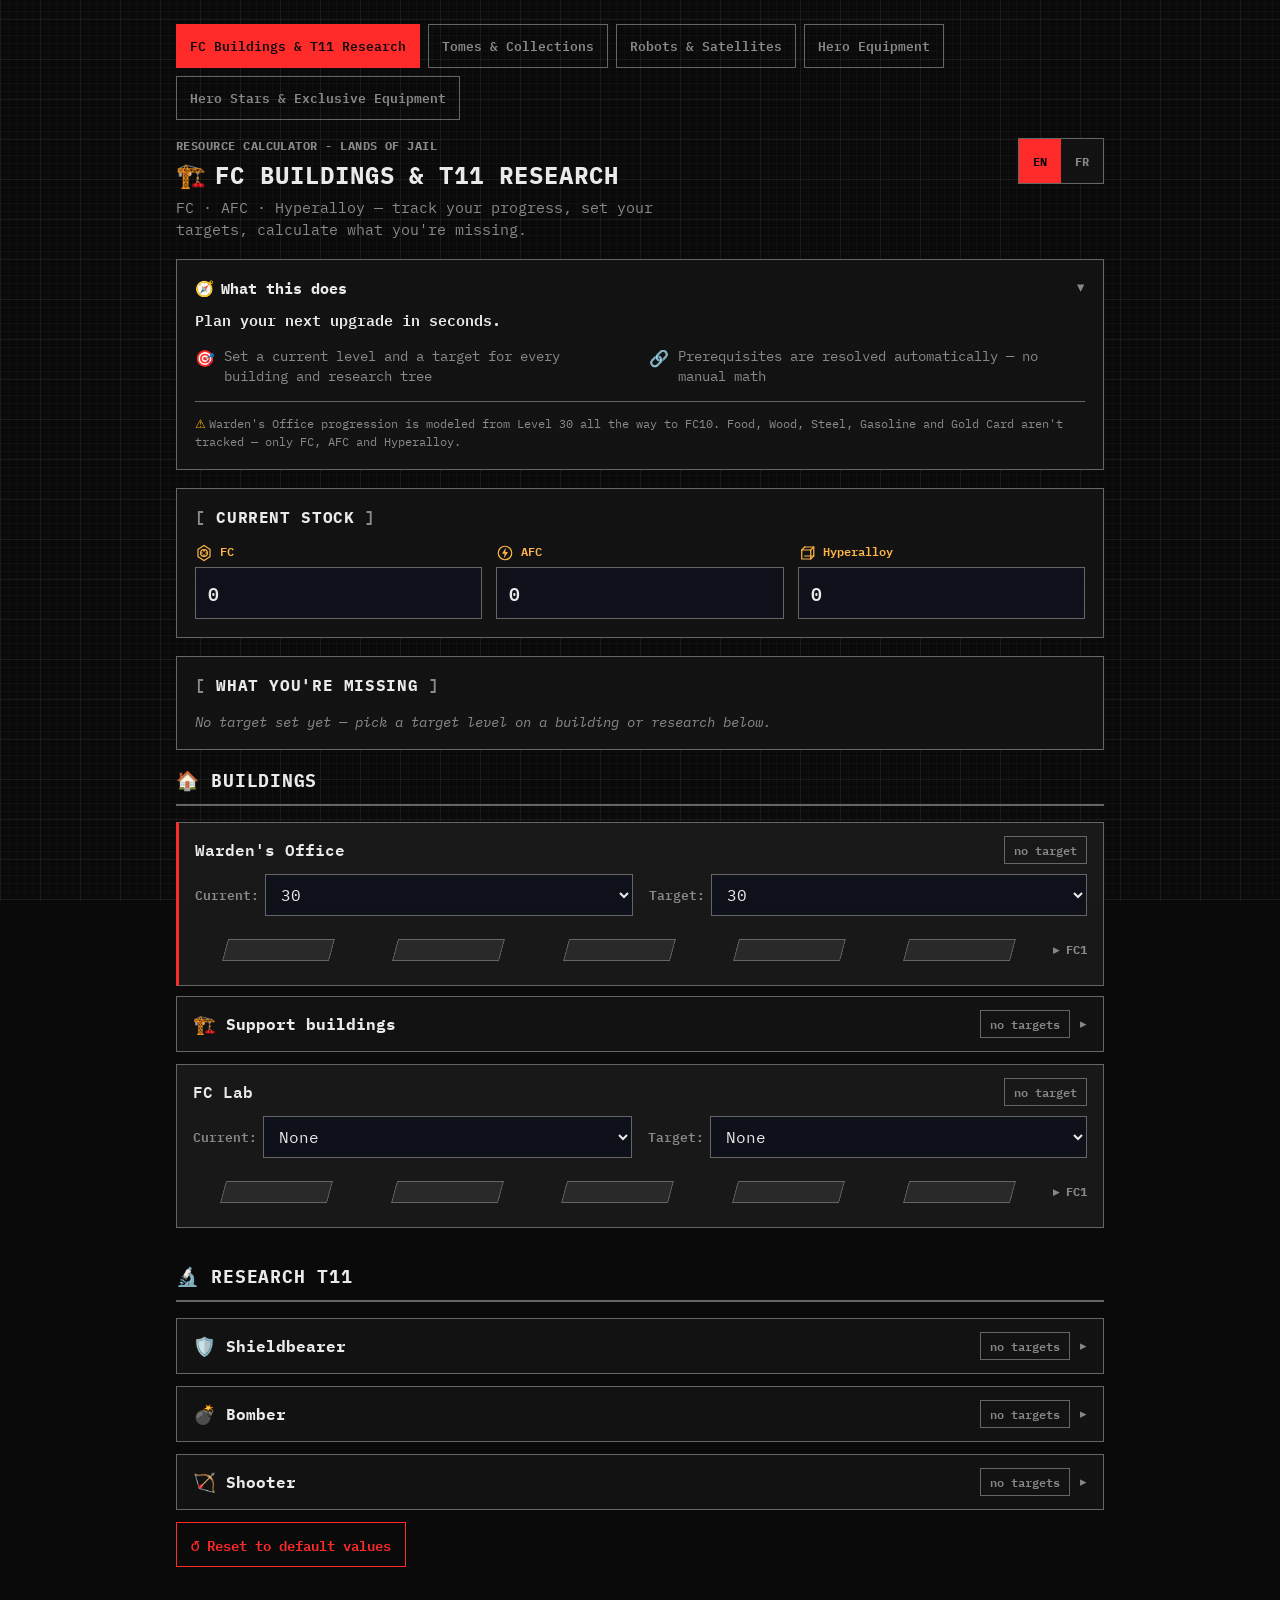
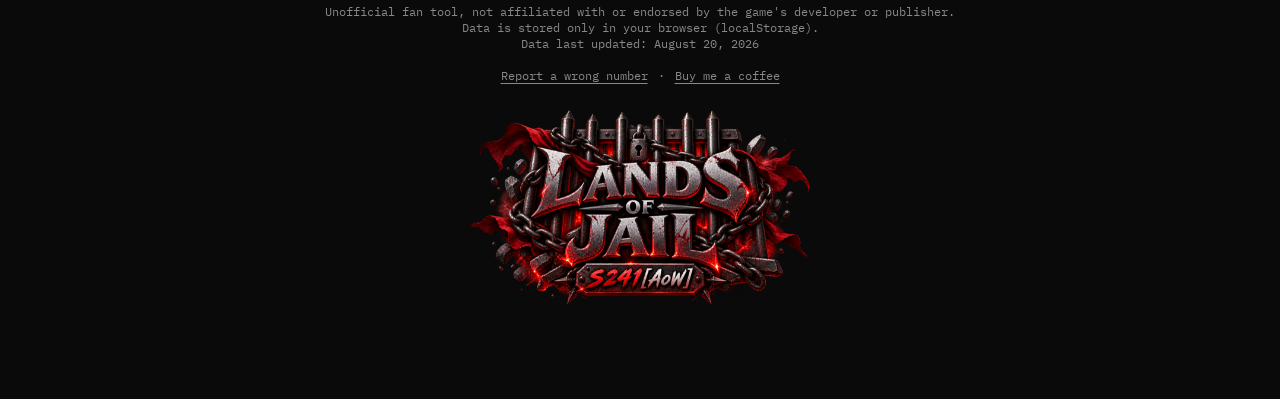
==== index.html @ 5a463638 "Fix an empty palier's outline contrast, and drop two dead references The outline is the only mark sa" ====
<!doctype html>
<html lang="en">
<head>
<meta charset="UTF-8">
<meta name="viewport" content="width=device-width, initial-scale=1">
<title>Resource Calculator</title>
<link rel="preconnect" href="https://fonts.googleapis.com">
<link rel="preconnect" href="https://fonts.gstatic.com" crossorigin>
<link href="https://fonts.googleapis.com/css2?family=IBM+Plex+Mono:wght@400;500;600;700&display=swap" rel="stylesheet">
<link rel="stylesheet" href="shared.css?v=17">
<!-- Site-wide Tactical Telemetry visual theme — see theme-tactical.css -->
<link rel="stylesheet" href="theme-tactical.css?v=2">
</head>
<body>
<div id="stickyBar" class="sticky-bar" hidden></div>
<div class="wrap">
  <nav class="nav-bar">
    <a class="nav-link" href="index.html" data-navkey="navBuildings">FC Buildings &amp; T11 Research</a>
    <a class="nav-link" href="tomes-collections.html" data-navkey="navTomes">Tomes &amp; Collections</a>
    <a class="nav-link" href="robots-satellites.html" data-navkey="navRobots">Robots &amp; Satellites</a>
    <a class="nav-link" href="hero-equipment.html" data-navkey="navHeroEquipment">Hero Equipment</a>
    <a class="nav-link" href="hero-stars-exclusive-equipment.html" data-navkey="navHeroStars">Hero Stars &amp; Exclusive Equipment</a>
  </nav>

  <div class="topbar">
    <div>
      <p class="brand-eyebrow" id="brandTitle">Resource Calculator - Lands of Jail</p>
      <h1>🏗️ <span id="appTitle">FC Buildings & T11 Research</span></h1>
      <p class="sub" id="appSubtitle">FC · AFC · Hyperalloy — track your progress, set your targets, calculate what you're missing.</p>
    </div>
    <div class="lang-switch" role="group" aria-label="Language">
      <button type="button" class="lang-btn" data-lang="en">EN</button>
      <button type="button" class="lang-btn" data-lang="fr">FR</button>
    </div>
  </div>

  <div class="card intro-card">
    <button type="button" class="intro-head" id="introToggle" aria-expanded="true" aria-controls="introBody">
      <span>🧭</span><span id="introTitle">What this does</span><span class="intro-chevron">▸</span>
    </button>
    <div class="intro-body" id="introBody">
      <p class="intro-lead" id="introLead"></p>
      <div class="intro-features" id="introFeatures"></div>
    </div>
    <p class="intro-note" id="introNote"></p>
  </div>

  <div class="card">
    <h2 id="stockHeading">Current stock</h2>
    <div class="stock-grid" id="stockGrid"></div>
  </div>

  <div class="card">
    <h2 id="missingHeading">What you're missing</h2>
    <div class="summary-grid" id="summaryGrid"></div>
    <div class="breakdown" id="breakdown"></div>
    <p class="saved-hint" id="savedHint" hidden></p>
  </div>

  <div id="categories"></div>

  <div class="toolbar">
    <button id="btnReset" class="danger"></button>
  </div>

  <footer id="footerText"></footer>
</div>

<script defer src="/_vercel/insights/script.js"></script>
<script>
const RESOURCES = ["FC","AFC","Hyperalloy"];
const STORAGE_KEY = "resource-calc-state-v1";
const SCHEMA_VERSION = 7;
const RES_ACCENT = { FC:"#ffb648", AFC:"#ffb648", Hyperalloy:"#ffb648" };
const PARTS = [
  { key:"buildings", labelKey:"partBuildings", icon:"🏠" },
  { key:"research", labelKey:"partResearch", icon:"🔬" },
];
const CATEGORIES = [
  { key:"Building", labelKey:"catBuilding", icon:"🏠", grouped:true, part:"buildings" },
  { key:"Research", labelKey:"catResearch", icon:"🔬", grouped:true, part:"research" },
];
const GROUP_ICONS = { shieldbearer:"🛡️", bomber:"💣", shooter:"🏹", support:"🏗️" };

const I18N = {
  en: {
    title: "Resource Calculator - Lands of Jail",
    pageTitle: "FC Buildings & T11 Research",
    subtitle: "FC · AFC · Hyperalloy — track your progress, set your targets, calculate what you're missing.",
    introLead: "Plan your next upgrade in seconds.",
    introFeature1: "Set a current level and a target for every building and research tree",
    introFeature2: "Prerequisites are resolved automatically — no manual math",
    introNote: "Warden's Office progression is modeled from Level 30 all the way to FC10. Food, Wood, Steel, Gasoline and Gold Card aren't tracked — only FC, AFC and Hyperalloy.",
    noTargetHint: "No target set yet — pick a target level on a building or research below.",
    partBuildings: "Buildings", partResearch: "Research T11",
    catBuilding: "Buildings", catResearch: "Research T11",
    buildingGroupSupport: "Support buildings",
    // Short on purpose: this is the widest option in both of the lab's
    // selects, so it alone decides whether "Actuel" and "Cible" share a line.
    // When they don't, the paliers bar lands under "Cible" and reads as
    // setting the target. Measured against the real layout: four characters
    // still hold at 372px, five ("Aucun", "Néant") already break there, and a
    // spelled-out "Not built" breaks everywhere. Keep any replacement to four.
    fclab_start: "None", fclab_FC1: "FC1", fclab_FC2: "FC2", fclab_FC3: "FC3",
    fclab_FC4: "FC4", fclab_FC5: "FC5", fclab_FC6: "FC6",
    groupNoTargets: "no targets",
    groupTargetsSet: "{n} target(s) set",
    res_FC: "FC", res_AFC: "AFC", res_Hyperalloy: "Hyperalloy",
    building_warden_office: "Warden's Office",
    building_shieldbearer_barrack: "Shieldbearer Barracks",
    building_bomber_barrack: "Bomber Barracks",
    building_shooter_barrack: "Shooter Barracks",
    building_communication_center: "Communication Center",
    building_command_center: "Command Center",
    building_medical_station: "Medical Station",
    building_fc_lab: "FC Lab",
    troop_shieldbearer: "Shieldbearer",
    troop_bomber: "Bomber",
    troop_shooter: "Shooter",
    research_expedition: "Expedition Troops Capacity",
    research_lethality: "Increases Lethality",
    research_atk: "Increases ATK",
    research_def: "Increases DEF",
    research_hp: "Increases HP",
    research_rally: "Increase Rally Troop Capacity",
    research_bastion: "Unlocks Troop Lv.11",
    research_heal_lethality: "Reduce Resource Consumption for Healing and Increase Their Lethality",
    research_train_hp: "Reduce Resource Consumption for Training and Increase Their HP",
  },
  fr: {
    title: "Calculateur de ressources - Lands of Jail",
    pageTitle: "Bâtiments FC & Recherches T11",
    subtitle: "FC · AFC · Hyperalliage — suis ta progression, fixe tes objectifs, calcule ce qu'il te manque.",
    introLead: "Planifie ta prochaine amélioration en quelques secondes.",
    introFeature1: "Fixe un niveau actuel et un objectif pour chaque bâtiment et arbre de recherche",
    introFeature2: "Les prérequis sont résolus automatiquement — plus de calcul à la main",
    introNote: "La progression du Bureau du Directeur est modélisée du Niveau 30 jusqu'à FC10. Nourriture, Bois, Acier, Essence et Carte en Or ne sont pas suivis — seulement FC, AFC et Hyperalliage.",
    noTargetHint: "Aucun objectif défini pour l'instant — choisis un niveau cible sur un bâtiment ou une recherche ci-dessous.",
    partBuildings: "Bâtiments Forticlad", partResearch: "Recherches T11",
    catBuilding: "Bâtiments Forticlad", catResearch: "Recherches T11",
    buildingGroupSupport: "Bâtiments de soutien",
    fclab_start: "Rien", fclab_FC1: "FC1", fclab_FC2: "FC2", fclab_FC3: "FC3",
    fclab_FC4: "FC4", fclab_FC5: "FC5", fclab_FC6: "FC6",
    groupNoTargets: "aucun objectif",
    groupTargetsSet: "{n} objectif(s) défini(s)",
    res_FC: "FC", res_AFC: "AFC", res_Hyperalloy: "Hyperalliage",
    building_warden_office: "Bureau du Directeur",
    building_shieldbearer_barrack: "Quartier des Déflecteurs",
    building_bomber_barrack: "Caserne des Bombardiers",
    building_shooter_barrack: "Caserne des Tireurs",
    building_communication_center: "Centre des Communications",
    building_command_center: "Centre de Commandement",
    building_medical_station: "Infirmerie",
    building_fc_lab: "Laboratoire FC",
    troop_shieldbearer: "Déflecteurs",
    troop_bomber: "Bombardier",
    troop_shooter: "Tireur",
    research_expedition: "Capacité des Troupes d'Expédition",
    research_lethality: "Augmente la Létalité",
    research_atk: "Augmente l'Attaque",
    research_def: "Augmente la Défense",
    research_hp: "Augmente les PV",
    research_rally: "Augmente la Capacité de Ralliement",
    research_bastion: "Débloque les Troupes Niv.11",
    research_heal_lethality: "Réduit la Consommation de Ressources pour Soigner et Augmente la Létalité",
    research_train_hp: "Réduit la Consommation de Ressources pour Entraîner et Augmente les PV",
  },
};

// Builds the full chain of stage costs for a building, from its earliest known
// tier up through FC8 (optionally FC10 — see fc9Fc10 below). Each entry in
// `earlyFC` is the per-stage FC cost for one tier transition before AFC exists
// (30->FC1, FC1->FC2, ... FC4->FC5). `lateAfcFc` is the 3 per-stage {afc,fc}
// costs for FC5->FC6, FC6->FC7, FC7->FC8 (AFC required starting at FC5).
// `fc9Fc10`, when given, is [{afc,fc} for FC8->FC9, {afc,fc} for FC9->FC10] —
// confirmed source table, no Hyperalloy on either tier (unlike some FC1-8
// tiers on other tracks).
function tierChain(earlyFC, lateAfcFc, fc9Fc10){
  const froms = ["30","FC1","FC2","FC3","FC4","FC5","FC6","FC7"];
  const tos   = ["FC1","FC2","FC3","FC4","FC5","FC6","FC7","FC8"];
  const stages = [...earlyFC.map(fc=>({afc:0,fc})), ...lateAfcFc];
  const chain = stages.map((s,i)=>({from:froms[i], to:tos[i], afc:s.afc, fc:s.fc}));
  if(fc9Fc10){
    chain.push({from:"FC8", to:"FC9", afc:fc9Fc10[0].afc, fc:fc9Fc10[0].fc});
    chain.push({from:"FC9", to:"FC10", afc:fc9Fc10[1].afc, fc:fc9Fc10[1].fc});
  }
  return chain;
}

function buildingTrack(id, tiers, gateByWardenOffice){
  const levels = [
    { id:tiers[0].from, cost:{FC:0,AFC:0,Hyperalloy:0}, requires:[] }
  ];
  tiers.forEach(tier=>{
    // To progress beyond a tier, Warden Office must already have reached the next tier.
    const gate = () => gateByWardenOffice ? [{trackId:"warden_office",levelId:tier.to}] : [];
    // Paliers track a climb already under way, so they belong in "Actuel"
    // only — a goal is always a whole FC tier, never "FC6 · palier 3".
    for(let i=1;i<=4;i++){
      levels.push({ id:`${tier.from}_s${i}`, cost:{FC:tier.fc,AFC:tier.afc,Hyperalloy:0}, requires:gate(), targetCheckpoint:false });
    }
    levels.push({ id:tier.to, cost:{FC:tier.fc,AFC:tier.afc,Hyperalloy:0}, requires:gate() });
  });
  return { id, category:"Building", nameParts:["building_"+id], currentLevelIndex:0, targetLevelIndex:0, levels };
}

// FC Lab: an FC building like any other, so it's named like one — FC1..FC6,
// 4 paliers between each, each step gated by Warden Office reaching the same
// FC tier. It was labelled "Level 1..6" before, which made the app speak a
// vocabulary the game doesn't. Tiers 7-8 aren't modeled yet — not confirmed.
//
// `from`/`to` rather than a single level number, so a palier is named after
// the tier you're standing in and points at the one you're climbing to, the
// way every other building reads ("FC1 · palier 3" sits between FC1 and FC2).
// The lab doesn't exist at all before FC1, hence "start" as the baseline.
const FCLAB_BUILDING_LEVELS = [
  { from:"start", to:"FC1", fc:150, afc:0 },
  { from:"FC1",   to:"FC2", fc:200, afc:0 },
  { from:"FC2",   to:"FC3", fc:250, afc:0 },
  { from:"FC3",   to:"FC4", fc:300, afc:0 },
  { from:"FC4",   to:"FC5", fc:350, afc:0 },
  { from:"FC5",   to:"FC6", fc:160, afc:10 },
];
function makeFcLabTrack(){
  const levels = [{ id:"start", cost:{FC:0,AFC:0,Hyperalloy:0}, requires:[] }];
  FCLAB_BUILDING_LEVELS.forEach(c=>{
    const gate = () => [{trackId:"warden_office", levelId:c.to}];
    for(let i=1;i<=4;i++){
      levels.push({ id:`${c.from}_s${i}`, cost:{FC:c.fc,AFC:c.afc,Hyperalloy:0}, requires:gate(), targetCheckpoint:false });
    }
    levels.push({ id:c.to, cost:{FC:c.fc,AFC:c.afc,Hyperalloy:0}, requires:gate() });
  });
  return { id:"fc_lab", category:"Building", nameParts:["building_fc_lab"],
    levelStyle:"keyed", levelKeyPrefix:"fclab_", currentLevelIndex:0, targetLevelIndex:0, levels };
}

function fclabTrack(id, statKey, hyperCosts, requiresMap){
  const levels = [{ id:"0", cost:{FC:0,AFC:0,Hyperalloy:0}, requires:[] }];
  hyperCosts.forEach((h,i)=>{
    const idx = i+1;
    levels.push({
      id:String(idx),
      cost:{FC:0,AFC:0,Hyperalloy:h},
      requires: (requiresMap && requiresMap[idx]) ? requiresMap[idx] : []
    });
  });
  return { id, statKey, category:"Research", levelStyle:"numeric", currentLevelIndex:0, targetLevelIndex:0, levels };
}

function defaultData(){
  const wardenOffice = buildingTrack("warden_office", tierChain(
    [250,320,490,600,720],
    [{afc:24,fc:360},{afc:36,fc:400},{afc:48,fc:460}],
    [{afc:72,fc:510},{afc:168,fc:630}]
  ));
  // Warden Office = main building (HQ): moving to a new FC tier requires 2 support buildings
  // to have already reached the previous tier (requirements table). The very first
  // climb (30->FC1) needs Communication Center + Shooter Barracks at Lv.29, which is
  // outside our tracked range (tracks start at 30), so no gate is set for FC1.
  //
  // The gate applies to the whole climb, not just its last mile: you can't even
  // start spending on "FC7 palier 1" without the prerequisite already met, not
  // only when reaching the FC8 checkpoint itself. So setRequires sets the same
  // `reqs` on the checkpoint AND the 4 palier sub-levels leading up to it
  // (`{prevTier}_s1`..`_s4`), not just the single level named `levelId`.
  const TIER_FROM = {FC2:"FC1",FC3:"FC2",FC4:"FC3",FC5:"FC4",FC6:"FC5",FC7:"FC6",FC8:"FC7",FC9:"FC8",FC10:"FC9"};
  const setRequires = (levelId, reqs) => {
    const from = TIER_FROM[levelId];
    const ids = from ? [`${from}_s1`,`${from}_s2`,`${from}_s3`,`${from}_s4`,levelId] : [levelId];
    ids.forEach(id=>{ wardenOffice.levels.find(l=>l.id===id).requires = reqs; });
  };
  setRequires("FC2", [{trackId:"bomber_barrack",levelId:"FC1"},{trackId:"communication_center",levelId:"FC1"}]);
  setRequires("FC3", [{trackId:"shieldbearer_barrack",levelId:"FC2"},{trackId:"communication_center",levelId:"FC2"}]);
  setRequires("FC4", [{trackId:"shooter_barrack",levelId:"FC3"},{trackId:"communication_center",levelId:"FC3"}]);
  setRequires("FC5", [{trackId:"bomber_barrack",levelId:"FC4"},{trackId:"communication_center",levelId:"FC4"}]);
  setRequires("FC6", [{trackId:"shieldbearer_barrack",levelId:"FC5"},{trackId:"communication_center",levelId:"FC5"}]);
  setRequires("FC7", [{trackId:"shooter_barrack",levelId:"FC6"},{trackId:"communication_center",levelId:"FC6"}]);
  setRequires("FC8", [{trackId:"bomber_barrack",levelId:"FC7"},{trackId:"communication_center",levelId:"FC7"}]);
  setRequires("FC9", [{trackId:"shieldbearer_barrack",levelId:"FC8"}]);
  setRequires("FC10", [{trackId:"shooter_barrack",levelId:"FC9"}]);
  wardenOffice.accent = "var(--accent)"; // the main building (HQ)

  const fcLab = makeFcLabTrack();

  // The 6 support buildings fold into one collapsible group: the cascade
  // already works out how far each of them has to climb, so most visits never
  // need to open it. Warden's Office and FC Lab stay flat and visible — they
  // are the two you actually set by hand.
  const support = [
    buildingTrack("shieldbearer_barrack", tierChain([130,150,230,250,300], [{afc:10,fc:160},{afc:15,fc:180},{afc:22,fc:210}], [{afc:32,fc:230},{afc:75,fc:290}]), true),
    buildingTrack("bomber_barrack", tierChain([130,150,230,250,300], [{afc:10,fc:160},{afc:15,fc:180},{afc:22,fc:210}], [{afc:32,fc:230},{afc:75,fc:290}]), true),
    buildingTrack("shooter_barrack", tierChain([130,150,230,250,300], [{afc:10,fc:160},{afc:15,fc:180},{afc:22,fc:210}], [{afc:32,fc:230},{afc:75,fc:290}]), true),
    buildingTrack("communication_center", tierChain([50,60,80,110,130], [{afc:5,fc:90},{afc:8,fc:100},{afc:12,fc:110}], [{afc:17,fc:130},{afc:41,fc:160}]), true),
    buildingTrack("command_center", tierChain([50,60,80,110,130], [{afc:5,fc:70},{afc:8,fc:80},{afc:12,fc:90}], [{afc:14,fc:100},{afc:34,fc:130}]), true),
    buildingTrack("medical_station", tierChain([50,60,80,110,130], [{afc:5,fc:70},{afc:8,fc:80},{afc:12,fc:90}]), true),
  ];
  support.forEach(tr=>{ tr.groupKey = "support"; tr.groupLabelKey = "buildingGroupSupport"; });

  const buildings = [wardenOffice, ...support, fcLab];
  // Buildings are the case the bar was built for: 4 paliers between two FC
  // tiers, the 5th step being the tier itself, exactly what the game draws.
  buildings.forEach(tr=>{ tr.paliersBar = true; });

  // FC Lab level gate, shared by every troop's research tree below (it's one
  // building, not per-troop). `lvl` is FC Lab's own level id ("1".."6").
  const fcLabGate = lvl => [{trackId:"fc_lab", levelId:"FC"+lvl}];

  // Each troop type (Shooter, Bomber, Shieldbearer) has its own independent
  // research tree leading to T11, at identical cost across all three troop
  // types (confirmed) — gated by a mix of internal prerequisites
  // (that type's own tracks) and FC Lab's building level (shared).
  function fcLabTree(troopKey){
    const expedition = fclabTrack(`fclab_${troopKey}_expedition`, "expedition",
      [30,50,80,130,220],
      { 4: fcLabGate(2) }
    );
    const mkCombat = (id,statKey) => fclabTrack(id,statKey,
      [80,100,140,180,240,300,380,480,600,800],
      {
        4: fcLabGate(2),
        5: [{trackId:`fclab_${troopKey}_expedition`,levelId:"4"}], // 4->5 needs "Stage 1 Lv.4"
        8: fcLabGate(3),
      }
    );
    const lethality = mkCombat(`fclab_${troopKey}_lethality`, "lethality");
    const atk = mkCombat(`fclab_${troopKey}_atk`, "atk");
    const def = mkCombat(`fclab_${troopKey}_def`, "def");
    const hp = mkCombat(`fclab_${troopKey}_hp`, "hp");
    // Rally Lv.1 needs the 4 combat stats at Lv.5 + FC Lab Lv.4; Rally Lv.7
    // needs those same 4 stats at Lv.10 (no further FC Lab gate above Lv.4).
    const rally = fclabTrack(`fclab_${troopKey}_rally`, "rally",
      [160,200,240,290,360,430,530,650,810,1010,1260,1580],
      {
        1: [
          {trackId:`fclab_${troopKey}_lethality`,levelId:"5"},
          {trackId:`fclab_${troopKey}_atk`,levelId:"5"},
          {trackId:`fclab_${troopKey}_def`,levelId:"5"},
          {trackId:`fclab_${troopKey}_hp`,levelId:"5"},
          ...fcLabGate(4),
        ],
        7: [
          {trackId:`fclab_${troopKey}_lethality`,levelId:"10"},
          {trackId:`fclab_${troopKey}_atk`,levelId:"10"},
          {trackId:`fclab_${troopKey}_def`,levelId:"10"},
          {trackId:`fclab_${troopKey}_hp`,levelId:"10"},
        ],
      }
    );
    // Unlocking T11 needs Rally Troop Capacity maxed (Lv.12) + FC Lab Lv.5.
    const bastion = fclabTrack(`fclab_${troopKey}_bastion`, "bastion",
      [4500],
      { 1: [{trackId:`fclab_${troopKey}_rally`,levelId:"12"}, ...fcLabGate(5)] }
    );
    bastion.accent = "var(--accent)"; // the end goal of this research tree
    // Two more researches, unlocked only once Bastion (T11) is done. Same
    // cost curve for both (confirmed source table): 200,260,340,440,590,
    // 800,1120,1570,2360,3530 Hyperalloy across 10 levels — 11,210 total
    // to max either one.
    const mkLv11Research = (id,statKey) => fclabTrack(id,statKey,
      [200,260,340,440,590,800,1120,1570,2360,3530],
      { 1: [{trackId:`fclab_${troopKey}_bastion`,levelId:"1"}] }
    );
    const healLethality = mkLv11Research(`fclab_${troopKey}_heal_lethality`, "heal_lethality");
    const trainHp = mkLv11Research(`fclab_${troopKey}_train_hp`, "train_hp");
    const set = [expedition, lethality, atk, def, hp, rally, bastion, healLethality, trainHp];
    set.forEach(tr=>{ tr.groupKey = troopKey; tr.groupLabelKey = "troop_"+troopKey; tr.nameParts = ["troop_"+troopKey, "research_"+tr.statKey]; });
    return set;
  }

  const research = [
    ...fcLabTree("shieldbearer"),
    ...fcLabTree("bomber"),
    ...fcLabTree("shooter"),
  ];

  return {
    schemaVersion: SCHEMA_VERSION,
    stock: zeroResources(),
    tracks: [...buildings, ...research]
  };
}

// Schema 6 -> 7 dropped the paliers from the "Cible" select. Level indices are
// unchanged, so only a saved target that had landed on a palier needs moving,
// forward to the tier it was climbing toward — leaving it put would select an
// option that no longer exists.
function migrateState(old){
  if(old.schemaVersion !== 6 || !Array.isArray(old.tracks)) return null;
  const fresh = defaultData();
  RESOURCES.forEach(r=>{
    if(typeof (old.stock||{})[r] === "number") fresh.stock[r] = old.stock[r];
  });
  old.tracks.forEach(saved=>{
    const track = fresh.tracks.find(t=>t.id===saved.id);
    if(!track) return;
    const last = track.levels.length-1;
    const clamp = v => Math.max(0, Math.min(Number(v)||0, last));
    track.currentLevelIndex = clamp(saved.currentLevelIndex);
    // Down to the tier the old target sat in, never up to the next one. A
    // target on "FC6 · palier 2" is 2 steps past FC6 but 3 short of FC7, so
    // FC6 is the nearer goal, and rounding up would silently hand someone
    // three steps of work they never asked for. Same rule adoptProgress uses,
    // which is the other way a palier target can reach this code.
    track.targetLevelIndex = tierStartFor(track, clamp(saved.targetLevelIndex));
  });
  return fresh;
}
</script>
<script src="shared.js?v=27"></script>
<script>initApp();</script>
</body>
</html>
---- shared.css ----
/* Tactical Telemetry palette — this WAS overridden wholesale by
   theme-tactical.css's own :root on every route; merged in directly here
   now that the theme is permanent and site-wide, so there's one source of
   truth instead of a full second copy that silently wins every time.
   --border was raised from #333333 (1.4-1.6:1 against these panels — under
   the WCAG 3:1 non-text minimum) to #656565 (~3-3.4:1) so card/input edges
   stay visible on dim or low-quality screens instead of relying on the
   ~1.06:1 gap between --bg/--panel/--panel-2 alone. */
:root{
  --bg:#0a0a0a;
  --panel:#121212;
  --panel-2:#181818;
  --border:#656565;
  --text:#eaeaea;
  --muted:#888888;
  --accent:#ff2a2a;
  --accent-2:#4af626;
  --good:#4af626;
  --good-bg:rgba(74,246,38,.12);
  --bad:#ff2a2a;
  --bad-bg:rgba(255,42,42,.12);
  --warn:#ffb300;
  --warn-bg:rgba(255,179,0,.1);
  --radius:0;
  --radius-sm:0;
}
*{box-sizing:border-box}
body{
  margin:0;
  background:
    radial-gradient(circle at 15% -10%, #1c2438 0%, transparent 55%),
    radial-gradient(circle at 100% 0%, #221733 0%, transparent 50%),
    var(--bg);
  background-repeat:no-repeat;
  color:var(--text);
  font-family:'Inter',-apple-system,BlinkMacSystemFont,"Segoe UI",Roboto,Helvetica,Arial,sans-serif;
  -webkit-font-smoothing:antialiased;
}
.wrap{max-width:960px;margin:0 auto;padding:24px 16px 90px}

/* .nav-bar-wrap only exists when JS (initApp in shared.js) wraps .nav-bar
   to add the scroll-edge fade below — position:relative anchor for
   .nav-fade, margin lives here instead of on .nav-bar so it still applies
   even before that wrapping runs (progressive enhancement, not required
   for the nav itself to work). */
.nav-bar-wrap{position:relative;margin-bottom:18px}
.nav-bar{display:flex;flex-wrap:wrap;gap:8px}
/* Signal more content past each edge — only visible while .nav-bar
   actually overflows in that direction (mobile's single scrollable row;
   the active tab can land scrolled toward either side, see initNavFade
   in shared.js). On desktop, where it wraps instead of scrolling, both
   stay hidden since there's nothing to scroll to on either side. */
.nav-fade{position:absolute;top:0;right:0;bottom:0;width:36px;pointer-events:none;
  background:linear-gradient(to right, transparent, var(--bg));opacity:0;transition:opacity .15s}
.nav-fade.visible{opacity:1}
.nav-fade-left{position:absolute;top:0;left:0;bottom:0;width:36px;pointer-events:none;
  background:linear-gradient(to left, transparent, var(--bg));opacity:0;transition:opacity .15s}
.nav-fade-left.visible{opacity:1}
.nav-link{display:inline-flex;align-items:center;min-height:44px;box-sizing:border-box;border:1px solid var(--border);border-radius:9px;padding:8px 13px;font-size:.82rem;font-weight:600;color:var(--muted);text-decoration:none;transition:border-color .15s,color .15s,background .15s}
.nav-link:hover{border-color:var(--accent);color:var(--text)}
.nav-link.active{background:var(--accent);border-color:var(--accent);color:#fff}
/* Dot on a route that still has an unfinished target, so the page you're on
   can tell you work is waiting on another one (see refreshNavTargets). */
.nav-link.has-targets::after{content:"";display:inline-block;width:6px;height:6px;border-radius:50%;
  background:var(--accent);margin-left:7px;flex-shrink:0}
.nav-link.active.has-targets::after{background:#fff}

.topbar{display:flex;flex-wrap:wrap;gap:16px;justify-content:space-between;align-items:flex-start;margin-bottom:18px}
.brand-eyebrow{color:var(--muted);font-size:.72rem;font-weight:700;letter-spacing:.05em;text-transform:uppercase;margin:0 0 6px}
h1{font-size:1.5rem;margin:0 0 6px;letter-spacing:-.01em;display:flex;align-items:center;gap:8px}
.sub{color:var(--muted);font-size:.92rem;margin:0;max-width:520px;line-height:1.5}
.lang-switch{display:flex;border:1px solid var(--border);border-radius:10px;overflow:hidden;flex-shrink:0}
.lang-btn{display:inline-flex;align-items:center;min-height:44px;box-sizing:border-box;border:none;padding:8px 14px;background:var(--panel);color:var(--muted);font-weight:700;font-size:.78rem;cursor:pointer;font-family:inherit}
.lang-btn.active{background:var(--accent);color:#fff}
.lang-btn:not(.active):hover{background:var(--panel-2);color:var(--text)}

.intro-card{background:var(--panel);border:1px solid var(--border);border-radius:var(--radius);padding:18px 20px;margin-bottom:18px}
/* The intro header doubles as the disclosure control for the onboarding body
   below it, using the same chevron vocabulary as the track groups. The ⚠ note
   is reference material, not onboarding, so it lives outside .intro-body and
   is never collapsed. */
.intro-head{font-weight:700;font-size:.95rem;margin:0 0 10px;display:flex;align-items:center;gap:7px;
  width:100%;padding:0;background:none;border:0;color:var(--text);font-family:inherit;
  text-align:left;cursor:pointer}
.intro-head:focus-visible{outline:2px solid var(--accent);outline-offset:3px}
.intro-chevron{color:var(--muted);transition:transform .18s;font-size:.8rem;margin-left:auto}
.intro-chevron.open{transform:rotate(90deg)}
.intro-body{display:none}
.intro-body.open{display:block}
.intro-lead{margin:0 0 14px;font-size:.95rem;font-weight:600;color:var(--text)}
.intro-features{display:grid;grid-template-columns:repeat(auto-fit,minmax(210px,1fr));gap:10px 18px;margin-bottom:14px}
.intro-feature{display:flex;align-items:flex-start;gap:9px;font-size:.85rem;color:var(--muted);line-height:1.45}
.intro-feature .ico{flex-shrink:0;font-size:1rem}
.intro-note{margin:0;padding-top:12px;border-top:1px solid var(--border);font-size:.78rem;color:var(--muted);line-height:1.5}
.intro-note .warn-icon{color:var(--warn);margin-right:3px}

.toolbar{display:flex;gap:8px;flex-wrap:wrap;margin-bottom:20px}
button{cursor:pointer;border:1px solid var(--border);background:var(--panel);color:var(--text);border-radius:9px;padding:10px 14px;font-size:.88rem;font-family:inherit;font-weight:600;transition:border-color .15s,background .15s}
button:hover{border-color:var(--accent)}
button.danger{border-color:var(--bad);color:var(--bad);background:transparent}
button.confirming{background:var(--bad);border-color:var(--bad);color:#fff;animation:pulse 1s infinite}
@keyframes pulse{0%,100%{opacity:1}50%{opacity:.6}}

input[type=number],input[type=text],select{
  background:#0e1119;border:1px solid var(--border);color:var(--text);border-radius:8px;padding:9px 11px;font-size:16px;font-family:inherit;
  transition:border-color .15s;
}
input[type=number]:focus,select:focus{outline:none;border-color:var(--accent)}
input[type=number]::-webkit-inner-spin-button,input[type=number]::-webkit-outer-spin-button{-webkit-appearance:none;margin:0}
input[type=number]{-moz-appearance:textfield}

.card{background:var(--panel);border:1px solid var(--border);border-radius:var(--radius);padding:18px;margin-bottom:18px}
.card h2{margin:0 0 14px;font-size:.98rem;font-weight:700}
.stock-grid{display:grid;grid-template-columns:repeat(auto-fit,minmax(180px,1fr));gap:14px}
.stock-item label{display:block;font-size:.78rem;color:var(--muted);margin-bottom:5px;font-weight:600}
.stock-item input{width:100%;font-size:1.15rem;padding:10px 12px;font-weight:600}

.res-dot{display:inline-block;width:8px;height:8px;border-radius:50%;margin-right:7px;vertical-align:middle;background:currentColor}

/* Original line-art resource icons (drawn from scratch, not derived from
   any game asset — see each comment for what it's based on). Each one is
   a real file under icons/ (not an inline data: URI) so it can be viewed,
   diffed and edited like any other SVG — no risk of the mask-image and
   -webkit-mask-image copies silently drifting apart. Rendered via CSS
   mask so every icon still picks up the resource's own color from the
   existing inline style="color:..." on .res-dot, same as the plain dot.
   Each icon's selector list below explicitly opts that resource in to the
   18px sizing + masking — a resource with no entry here simply keeps the
   plain small dot (safe fallback: data-res is set on every .res-dot
   across all 5 routes, but only resources listed below get an icon). */
.res-dot[data-res="FC"],
.res-dot[data-res="AFC"],
.res-dot[data-res="Hyperalloy"],
.res-dot[data-res="SealOfWisdom"],
.res-dot[data-res="SealOfKnowledge"],
.res-dot[data-res="CommonCoin"],
.res-dot[data-res="RareCoin"],
.res-dot[data-res="PreciousCoin"],
.res-dot[data-res="LegendaryCoin"],
.res-dot[data-res="PrisonerArmorData"],
.res-dot[data-res="PowerModule"],
.res-dot[data-res="AdvancedPowerModule"],
.res-dot[data-res="DataDisk"],
.res-dot[data-res="PlanetCoin"],
.res-dot[data-res="EquipmentParts"],
.res-dot[data-res="Magnet"],
.res-dot[data-res="PotentialCoil"],
.res-dot[data-res="PrecisionEquipment"],
.res-dot[data-res="HeroFragment"],
.res-dot[data-res="ExclusiveEquipPart"]{
  width:18px; height:18px;
  background-color:currentColor;
  mask-repeat:no-repeat; mask-position:center; mask-size:contain;
  -webkit-mask-repeat:no-repeat; -webkit-mask-position:center; -webkit-mask-size:contain;
}
/* FC — mechanical module: hexagonal housing + a central gauge dial */
.res-dot[data-res="FC"]{
  mask-image:url("icons/fc.svg");
  -webkit-mask-image:url("icons/fc.svg");
}
/* AFC — energy: a lightning bolt inside a circle */
.res-dot[data-res="AFC"]{
  mask-image:url("icons/afc.svg");
  -webkit-mask-image:url("icons/afc.svg");
}
/* SealOfWisdom — a pawn-shaped seal stamp: round head, narrow neck,
   wide oval base */
.res-dot[data-res="SealOfWisdom"]{
  mask-image:url("icons/seal-wisdom.svg");
  -webkit-mask-image:url("icons/seal-wisdom.svg");
}
/* SealOfKnowledge — a wax-seal stamp: grip on top, neck, flared stamping
   base (the part that presses down) — a distinct silhouette from Wisdom's */
.res-dot[data-res="SealOfKnowledge"]{
  mask-image:url("icons/seal-knowledge.svg");
  -webkit-mask-image:url("icons/seal-knowledge.svg");
}
/* Trove Coins (Common/Rare/Precious/Legendary) — one shared icon (an open
   chest with a coin inside), since the 4 tiers are the same image in the
   reference, differing only by color — already handled automatically by
   each tier's own RES_ACCENT, same as every other icon here. */
.res-dot[data-res="CommonCoin"],
.res-dot[data-res="RareCoin"],
.res-dot[data-res="PreciousCoin"],
.res-dot[data-res="LegendaryCoin"]{
  mask-image:url("icons/trove-coin.svg");
  -webkit-mask-image:url("icons/trove-coin.svg");
}
/* PrisonerArmorData — simplified: a rectangular data card with a lightning
   bolt directly on it (dropped the extra circle — simpler at small size) */
.res-dot[data-res="PrisonerArmorData"]{
  mask-image:url("icons/prisoner-armor-data.svg");
  -webkit-mask-image:url("icons/prisoner-armor-data.svg");
}
/* PowerModule / AdvancedPowerModule — a battery with a lightning bolt; one
   shared shape, colors already differ (blue vs yellow) via RES_ACCENT */
.res-dot[data-res="PowerModule"],
.res-dot[data-res="AdvancedPowerModule"]{
  mask-image:url("icons/power-module.svg");
  -webkit-mask-image:url("icons/power-module.svg");
}
/* DataDisk — a disc inside a square case */
.res-dot[data-res="DataDisk"]{
  mask-image:url("icons/data-disk.svg");
  -webkit-mask-image:url("icons/data-disk.svg");
}
/* PlanetCoin — a coin with a ringed planet (Saturn-like) inside */
.res-dot[data-res="PlanetCoin"]{
  mask-image:url("icons/planet-coin.svg");
  -webkit-mask-image:url("icons/planet-coin.svg");
}
/* EquipmentParts — simplified: just a hex bolt head with a center socket,
   viewed top-down (dropped the shaft + thread lines — too busy small) */
.res-dot[data-res="EquipmentParts"]{
  mask-image:url("icons/equipment-parts.svg");
  -webkit-mask-image:url("icons/equipment-parts.svg");
}
/* Magnet — a horseshoe magnet with striped pole caps */
.res-dot[data-res="Magnet"]{
  mask-image:url("icons/magnet.svg");
  -webkit-mask-image:url("icons/magnet.svg");
}
/* PotentialCoil — a wound coil/inductor symbol */
.res-dot[data-res="PotentialCoil"]{
  mask-image:url("icons/potential-coil.svg");
  -webkit-mask-image:url("icons/potential-coil.svg");
}
/* PrecisionEquipment — a gear */
.res-dot[data-res="PrecisionEquipment"]{
  mask-image:url("icons/precision-equipment.svg");
  -webkit-mask-image:url("icons/precision-equipment.svg");
}
/* HeroFragment — a single jigsaw puzzle piece */
.res-dot[data-res="HeroFragment"]{
  mask-image:url("icons/hero-fragment.svg");
  -webkit-mask-image:url("icons/hero-fragment.svg");
}
/* ExclusiveEquipPart — a generic weapon (a sabre): blade, crossguard, grip.
   User's call: the real resource covers many weapon types (sabre, hook,
   laser pistol, cannon...) with no single consistent reference, so this is
   deliberately the simplest generic "weapon" glyph rather than any specific
   one of them. */
.res-dot[data-res="ExclusiveEquipPart"]{
  mask-image:url("icons/exclusive-equip-part.svg");
  -webkit-mask-image:url("icons/exclusive-equip-part.svg");
}
/* Hyperalloy — material block: an isometric wireframe cube */
.res-dot[data-res="Hyperalloy"]{
  mask-image:url("icons/hyperalloy.svg");
  -webkit-mask-image:url("icons/hyperalloy.svg");
}

.summary-grid{display:grid;grid-template-columns:repeat(auto-fit,minmax(220px,1fr));gap:14px}
.res-card{border:1px solid var(--border);border-left:3px solid var(--accent-color,var(--border));border-radius:var(--radius-sm);padding:14px 16px;background:var(--panel-2)}
.res-card .name{font-size:.76rem;color:var(--accent-color,var(--muted));text-transform:uppercase;letter-spacing:.05em;font-weight:700;display:flex;align-items:center}
.res-card .need{font-size:1.55rem;font-weight:800;margin:6px 0;letter-spacing:-.02em}
.res-card .missing{display:inline-flex;align-items:center;font-size:.82rem;font-weight:700;padding:3px 10px;border-radius:20px}
.missing.bad{color:var(--bad);background:var(--bad-bg)}
.missing.good{color:var(--good);background:var(--good-bg)}
/* Flashes the one figure that moved after a target change, so the eye doesn't
   have to hunt a column of numbers that all jumped at once. A ring rather than
   a background, since these pills already colour their own. The ring is pale
   and the glow behind it takes the resource's colour: a ring in currentColor
   alone sat red-on-red against the "Manque" pill and was nearly invisible,
   which is the whole failure mode this is meant to avoid. Set from
   renderSummary/renderStickyBar, and only for resources whose shortfall
   actually changed — see takeChangedResources in shared.js.
   Fading straight down from full would put the peak at 0ms and spend the rest
   of the animation nearly invisible, which is easy to miss entirely. So rise
   fast, hold long enough to be caught, then fade. */
@keyframes figure-updated{
  0%{ box-shadow:0 0 0 2px transparent, 0 0 12px 2px transparent }
  12%{ box-shadow:0 0 0 2px var(--text), 0 0 12px 2px currentColor }
  45%{ box-shadow:0 0 0 2px var(--text), 0 0 12px 2px currentColor }
  100%{ box-shadow:0 0 0 2px transparent, 0 0 12px 2px transparent }
}
.res-card.value-updated .missing,
.sticky-chip.value-updated{ animation:figure-updated 1.2s ease-out }

/* Told once, next to the numbers the visitor just produced, then dismissed for
   good (see renderSavedHint). Deliberately quiet: it's reassurance, not a call
   to action, and it must never compete with the figures above it. */
.saved-hint{display:flex;flex-wrap:wrap;align-items:center;gap:8px 14px;margin:14px 0 0;
  padding-top:12px;border-top:1px solid var(--border);
  font-size:.78rem;color:var(--muted);line-height:1.5}
.saved-hint[hidden]{display:none}
.saved-hint span{flex:1 1 240px}
/* Small type, but the same 44px touch target the nav and language switch use:
   a quiet control is still one a thumb has to hit on a phone. */
.saved-hint-dismiss{flex-shrink:0;display:inline-flex;align-items:center;min-height:44px;
  padding:6px 14px;font-size:.75rem;font-weight:600}

.cat-title{font-size:1.05rem;font-weight:700;margin:28px 0 12px;display:flex;align-items:center;gap:8px}
.route-part{margin-top:36px}
.route-part:first-child{margin-top:0}
.part-header{font-size:1.15rem;font-weight:800;letter-spacing:-.01em;display:flex;align-items:center;gap:9px;padding-bottom:12px;margin-bottom:16px;border-bottom:2px solid var(--border)}
.rarity-badge{display:inline-flex;align-items:center;font-size:.78rem;font-weight:800;letter-spacing:.04em;padding:4px 14px;border-radius:20px;margin:22px 0 10px;color:var(--badge-color);border:1px solid var(--badge-color);background:var(--panel-2)}
.part-header+.rarity-badge{margin-top:0}
.qty-control{display:flex;align-items:center;gap:10px;margin-bottom:14px}
.add-item{border-color:var(--accent);color:var(--accent);background:rgba(91,140,255,.08)}
.add-item:hover{background:rgba(91,140,255,.16)}
.add-item:disabled{cursor:not-allowed;opacity:.45}
.research-group{border:1px solid var(--border);border-radius:var(--radius);margin-bottom:12px;background:var(--panel);overflow:hidden}
/* A real <button> now (was a <div>, keyboard-inaccessible) — reset the
   generic button{} chip styling below so it still reads as a plain
   header row, not a bordered button. */
.group-head{display:flex;align-items:center;gap:10px;width:100%;padding:13px 16px;
  border:none;border-radius:0;background:none;color:inherit;font:inherit;text-align:left;
  cursor:pointer;transition:background .15s}
.group-head:hover{background:var(--panel-2)}
.group-head:focus-visible{outline:2px solid var(--accent);outline-offset:-2px}
.group-icon{font-size:1.15rem}
.group-name{font-weight:700;flex:1}
.group-badge{font-size:.72rem;padding:3px 9px;border-radius:20px;border:1px solid var(--border);color:var(--muted);font-weight:600}
.group-badge.active{border-color:var(--accent);color:var(--accent);background:rgba(91,140,255,.1)}
.group-chevron{color:var(--muted);transition:transform .18s;font-size:.8rem}
.group-chevron.open{transform:rotate(90deg)}
.group-body{display:none;padding:0 12px 12px}
.group-body.open{display:block}

.track{border:1px solid var(--border);border-radius:var(--radius-sm);margin-bottom:10px;background:var(--panel-2);overflow:hidden}
/* Border-only, not colored text: this and .missing.bad below both used
   the same --accent red, so a flagged track's *name* (e.g. "Bureau du
   Directeur") read identically to a "Manque X" deficit badge — two
   unrelated meanings sharing one color. A vivid-enough red to pass 4.5:1
   on these dark panels has very little room to also look distinct from
   --bad (checked: darkening it enough to look different drops it under
   AA), so the fix is structural instead of a second red — the flagged
   track keeps its red edge marker, but the name goes back to plain text. */
.track.track-accent{border-left-width:3px;border-left-color:var(--accent-color)}
.track-head{display:flex;flex-wrap:wrap;align-items:center;gap:10px;padding:13px 16px}
.track-name{font-weight:600;flex:1;min-width:160px}
.track-badge{font-size:.72rem;padding:3px 9px;border-radius:20px;border:1px solid var(--border);color:var(--muted);font-weight:600}
.track-badge.active{border-color:var(--accent);color:var(--accent);background:rgba(91,140,255,.1)}
/* Amber for a climb the cascade pulled in rather than one you asked for —
   the same colour .auto-tag already uses on those rows in the breakdown. */
.track-badge.auto,
.group-badge.auto{border-color:var(--warn);color:var(--warn);background:var(--warn-bg)}
/* Temporary callout for recently-added game data (see the newBadge doc
   comment in shared.js) — remove the flag once regular visitors have had
   time to notice, rather than leaving it on indefinitely. */
.new-badge{font-size:.68rem;padding:3px 9px;border:1px solid var(--accent);color:var(--accent);font-weight:700;text-transform:uppercase;letter-spacing:.04em}
.track-controls{display:flex;flex-wrap:wrap;gap:8px 16px;align-items:center;font-size:.8rem;color:var(--muted);width:100%}
.track-controls .field{display:flex;align-items:center;gap:6px;flex:1 1 130px;font-weight:600}
.track-controls select{flex:1;min-width:0;max-width:100%}
.track-controls.paired-controls{margin-top:8px;padding-top:10px;border-top:1px dashed var(--border)}

/* Position inside the current tier, drawn like the bar the game itself puts
   between two FC levels (see paliersBarHtml). The segment is deliberately thin
   to the eye while the button around it keeps the app's 44px touch target, so
   a card doesn't grow tall just to stay thumb-friendly — 74% of visits are on
   a phone and the vertical budget there is what the whole page costs. */
.palier-bar{display:flex;align-items:center;gap:10px;width:100%;margin-top:2px}
.palier-segs{display:flex;gap:3px;flex:1;min-width:0}
.palier-seg{flex:1;min-width:0;height:44px;padding:0;border:0;background:none;position:relative;
  border-radius:0}
/* Detached slanted chunks rather than one continuous band. A continuous bar
   reads as a percentage filling up, and these aren't percentages — they're
   discrete steps you cross one at a time, which is what the game draws and
   what a tap actually does. The shape says so before any label does.
   The skew is ±3px of horizontal spill at this height, well inside the inset,
   so nothing bleeds into the neighbouring segment.
   An earlier note here argued against any outline, since bordered dark boxes
   sitting right under two identically-styled selects read as input fields.
   That held for full-width rectangles; a small slanted parallelogram can't be
   mistaken for a field, so the empty state can afford the hairline it needs to
   stay visible on a dim phone screen. */
/* The empty chunk's outline is --border, not a hand-picked translucent grey:
   that variable is already the project's answer to this exact question (it was
   raised from #333333 for being under the WCAG 3:1 non-text minimum), and the
   first value tried here measured 1.89:1 against the card — below the floor,
   for the one mark that says an empty palier is there at all. --border lands
   at 3.05:1. The fill stays faint on purpose: it's decoration, the outline is
   what carries the information. */
.palier-seg::before{content:"";position:absolute;left:18%;right:18%;top:50%;
  transform:translateY(-50%) skewX(-15deg);height:22px;
  background:rgba(234,234,234,.08);box-shadow:inset 0 0 0 1px var(--border)}
.palier-seg.filled::before{background:var(--accent);box-shadow:none}
/* Hover is a desktop bonus only: the filled/empty contrast has to carry the
   state on its own, since most visitors have no cursor at all. It lights the
   hairline, which is why it only applies to empty segments — a filled one has
   no hairline to light. (It used to set border-color on an element that has no
   border, so it had never shown anything.) */
.palier-seg:not(.filled):hover::before{box-shadow:inset 0 0 0 1px var(--accent)}
.palier-seg:focus-visible{outline:2px solid var(--accent);outline-offset:-4px}
.palier-to{flex-shrink:0;font-size:.72rem;font-weight:700;color:var(--muted);white-space:nowrap}
/* Amber like every other "the app did this, not you" marker in the app (the
   auto-added breakdown rows, the "required" badges). Shown on the card that
   caused it, since the buildings it moved are usually inside a shut group. */
.lowered-note{width:100%;margin:10px 0 0;padding-top:9px;border-top:1px dashed var(--border);
  font-size:.74rem;line-height:1.45;color:var(--warn)}
.paired-label{font-size:.72rem;font-weight:700;text-transform:uppercase;letter-spacing:.04em;color:var(--accent-2);flex:1 1 100%}

table{width:100%;border-collapse:collapse;font-size:.82rem;margin-top:10px}
th,td{padding:8px 8px;text-align:left;border-bottom:1px solid var(--border)}
th{color:var(--muted);font-weight:700;font-size:.7rem;text-transform:uppercase;letter-spacing:.04em}
.empty-hint{color:var(--muted);font-size:.85rem;font-style:italic;margin:0}
.breakdown{margin-top:4px;overflow-x:auto}
.breakdown th,.breakdown td{white-space:nowrap}
.breakdown td.cost-cell{white-space:normal;min-width:180px}
.auto-tag{color:var(--warn);font-size:.72rem}
.estimated-wrap{display:inline-block;position:relative}
.estimated-tag{display:inline-block;border:1px solid var(--warn);color:var(--warn);background:none;
  border-radius:4px;font-size:.68rem;line-height:1;padding:2px 4px;margin-left:4px;cursor:pointer;
  font-family:inherit}
.estimated-tag[aria-expanded=true]{background:var(--warn-bg)}
.estimated-note{position:absolute;left:0;top:calc(100% + 4px);z-index:5;width:max-content;max-width:220px;
  background:var(--panel-2);border:1px solid var(--warn);color:var(--text);font-size:.72rem;
  line-height:1.35;padding:6px 8px;white-space:normal}
footer{color:var(--muted);font-size:.78rem;text-align:center;margin-top:36px}
.footer-logo{display:block;height:200px;width:auto;margin:12px auto 0}
/* Underlined so they read as links in a block of grey footer text, but left
   in --muted rather than the accent: an ask for money that shouts would sit
   badly in a tool whose whole promise is being free. 44px of tap height, like
   every other control, without looking like a button. */
/* align-items:center is load-bearing: the " · " between the two links is an
   anonymous flex item, and without it that text sits at the top of the 44px
   band the links occupy while their own labels are centred in it — the dot
   then floats half a line above them and reads as a stray mark on its own
   row rather than a separator. */
.footer-links{display:inline-flex;flex-wrap:wrap;justify-content:center;align-items:center;gap:0 10px;margin-top:2px}
.footer-links a{display:inline-flex;align-items:center;min-height:44px;color:var(--muted);
  text-decoration:underline;text-underline-offset:3px}
.footer-links a:hover,.footer-links a:focus-visible{color:var(--text)}

/* Fixed bar mirroring "what's missing" so the numbers stay on screen while
   scrolling through tracks far below the summary card — see renderStickyBar
   in shared.js. Tappable: jumps back up to the full summary/breakdown. */
.sticky-bar{position:fixed;left:0;right:0;bottom:0;z-index:50;cursor:pointer;
  background:rgba(15,18,27,.92);backdrop-filter:blur(8px);-webkit-backdrop-filter:blur(8px);
  border-top:1px solid var(--border);
  padding:10px 16px calc(10px + env(safe-area-inset-bottom));}
.sticky-bar:hover,.sticky-bar:focus-visible{background:rgba(21,26,36,.96)}
.sticky-bar:focus-visible{outline:2px solid var(--accent);outline-offset:-2px}
.sticky-bar-inner{max-width:960px;margin:0 auto;display:flex;gap:10px;overflow-x:auto;
  -ms-overflow-style:none;scrollbar-width:none}
.sticky-bar-inner::-webkit-scrollbar{display:none}
.sticky-chip{flex:0 0 auto;display:inline-flex;align-items:center;gap:6px;font-size:.82rem;
  font-weight:600;color:var(--accent-color,var(--text));white-space:nowrap;
  border:1px solid var(--border);border-radius:20px;padding:6px 12px;background:var(--panel-2)}
.sticky-chip b{font-weight:800;color:var(--text)}

/* Below 600px the breakdown table can't fit From/To/Cost side by side without
   horizontal scroll clipping the Cost column — the whole point of the app.
   Reflow each row into a stacked card instead; data-label (set in shared.js)
   supplies the per-cell caption via ::before since <th> is hidden here. */
@media (max-width:600px){
  /* One scrollable row instead of wrapping onto 2-3 lines — on a phone the
     5 nav buttons otherwise push the actual page content well below the
     fold before a visitor sees anything. Same one-tap access as before
     (no hamburger/collapsed menu), just reclaiming vertical space. */
  .nav-bar{flex-wrap:nowrap;overflow-x:auto;-ms-overflow-style:none;scrollbar-width:none}
  .nav-bar::-webkit-scrollbar{display:none}
  /* Half the horizontal gap between "Actuel" and "Cible". Those two wrap onto
     separate lines as soon as the widest level label gets long, which drops
     the paliers bar underneath "Cible" and makes it read as if it set the
     target. The 8px bought back is worth roughly one character of label, and
     that was the whole difference between a card that holds together and one
     that doesn't. Desktop has room to spare and keeps the wider gap. */
  .track-controls{gap:8px 8px}
  .nav-link{flex-shrink:0}
  .breakdown table,.breakdown thead,.breakdown tbody{display:block;width:100%}
  .breakdown thead{display:none}
  /* tr as a flex row (not block) so From/To can share one line while the
     target name and cost each keep a full-width line of their own. */
  .breakdown tr{display:flex;flex-wrap:wrap;column-gap:14px;border:1px solid var(--border);border-radius:var(--radius-sm);margin-bottom:10px;padding:10px 12px;background:var(--panel-2)}
  .breakdown td{display:block;border-bottom:none;padding:5px 0;white-space:normal;min-width:0}
  .breakdown td::before{content:attr(data-label);display:block;color:var(--muted);font-size:.68rem;font-weight:700;text-transform:uppercase;letter-spacing:.04em;margin-bottom:2px}
  .breakdown td:first-child{flex:0 0 100%;font-weight:700;font-size:.95rem}
  .breakdown td:nth-child(2),.breakdown td:nth-child(3){flex:0 0 auto}
  .breakdown td.cost-cell{flex:0 0 100%;font-weight:700;color:var(--text);font-size:.92rem}
}

/* Someone who has asked their system for reduced motion is telling us that
   movement makes them ill, not that they dislike it. Honour it for everything
   at once, existing transitions included, rather than remembering to opt each
   new animation out. The smooth scroll from the sticky bar is a JS call, so it
   can't be reached from here — initApp checks the same preference itself. */
@media (prefers-reduced-motion: reduce){
  *,*::before,*::after{
    animation-duration:.01ms !important;
    animation-iteration-count:1 !important;
    transition-duration:.01ms !important;
    scroll-behavior:auto !important;
  }
}
---- theme-tactical.css ----
/* Site-wide visual theme, loaded on all 5 routes after shared.css.
   Direction: industrial-brutalist-ui skill, "Tactical Telemetry & CRT
   Terminal" archetype — dark terminal, monospace-dominant, a single
   hazard-red accent, hard 90° corners, no gradients/glassmorphism.
   Terminal green is reserved for exactly one element (the paired
   "Maîtrise" label) per the skill's "single specific indicator" rule.
   Prototyped on index.html alone first, then rolled out everywhere once
   approved. The palette itself (colors + --radius) now lives directly in
   shared.css's own :root — merged there once the theme became permanent,
   so it isn't duplicated in two places with this file always winning.
   What's left here is everything that isn't a simple variable swap:
   textures, font, ASCII framing, and the handful of shared.css rules that
   hardcode a radius/color instead of referencing a variable. */

/* Blueprint grid: a fine 8px mesh plus a bolder 40px mesh, both very low
   opacity — reads as engineering-drawing graph paper rather than a busy
   pattern. Fixed to the viewport (not the page) so it feels like part of
   the same instrument surface as the scanline overlay below, instead of
   paper scrolling past underneath the content. */
body{
  background-color:var(--bg);
  background-image:
    repeating-linear-gradient(0deg, rgba(255,255,255,.05) 0, rgba(255,255,255,.05) 1px, transparent 1px, transparent 40px),
    repeating-linear-gradient(90deg, rgba(255,255,255,.05) 0, rgba(255,255,255,.05) 1px, transparent 1px, transparent 40px),
    repeating-linear-gradient(0deg, rgba(255,255,255,.02) 0, rgba(255,255,255,.02) 1px, transparent 1px, transparent 8px),
    repeating-linear-gradient(90deg, rgba(255,255,255,.02) 0, rgba(255,255,255,.02) 1px, transparent 1px, transparent 8px);
  background-attachment:fixed;
  font-family:'IBM Plex Mono','Space Mono',ui-monospace,SFMono-Regular,Menlo,Consolas,monospace;
}

/* CRT scanline texture — fixed overlay, no layout impact, no new markup */
body::after{
  content:"";
  position:fixed; inset:0; z-index:100; pointer-events:none;
  background:repeating-linear-gradient(0deg,
    rgba(255,255,255,.025), rgba(255,255,255,.025) 1px,
    transparent 1px, transparent 3px);
  mix-blend-mode:overlay;
}

/* Hard corners everywhere shared.css hardcoded a radius (the --radius vars
   above only cover the classes that already referenced them). */
.nav-link, .lang-switch, button, input[type=number], input[type=text], select,
.card, .intro-card, .res-card, .res-card .missing, .rarity-badge,
.research-group, .group-badge, .track, .track-badge, .estimated-tag,
.sticky-chip, .breakdown tr {
  border-radius:0;
}
/* Base dot shape override only — the actual per-resource icons now live in
   shared.css (universal, all 5 routes), since they aren't specific to this
   theme. Sizing here just keeps the square-corners doctrine: an icon that
   IS defined for a resource still renders (shared.css sets its own
   width/height on top of this), only the plain undefined-resource dot
   stays square instead of round. */
.res-dot{ border-radius:0; width:7px; height:7px; }

/* Structural type: uppercase + tracking on headers, ASCII bracket framing
   on the two main card headings. */
h1, h2, .cat-title, .part-header, .brand-eyebrow{
  text-transform:uppercase;
  letter-spacing:.04em;
}
.card h2::before{ content:"[ "; color:var(--muted); }
.card h2::after{ content:" ]"; color:var(--muted); }

/* No glassmorphism on the sticky bar — solid panel + hard top border. */
.sticky-bar{
  background:var(--panel);
  backdrop-filter:none;
  -webkit-backdrop-filter:none;
  border-top:2px solid var(--border);
}

/* White text on this red fails WCAG AA (3.74:1) — dark text passes (5.3:1)
   and reads more like real hazard signage anyway (black-on-red tape). */
.nav-link.active{ background:var(--accent); border-color:var(--accent); color:var(--bg); }
.lang-btn.active{ background:var(--accent); color:var(--bg); }
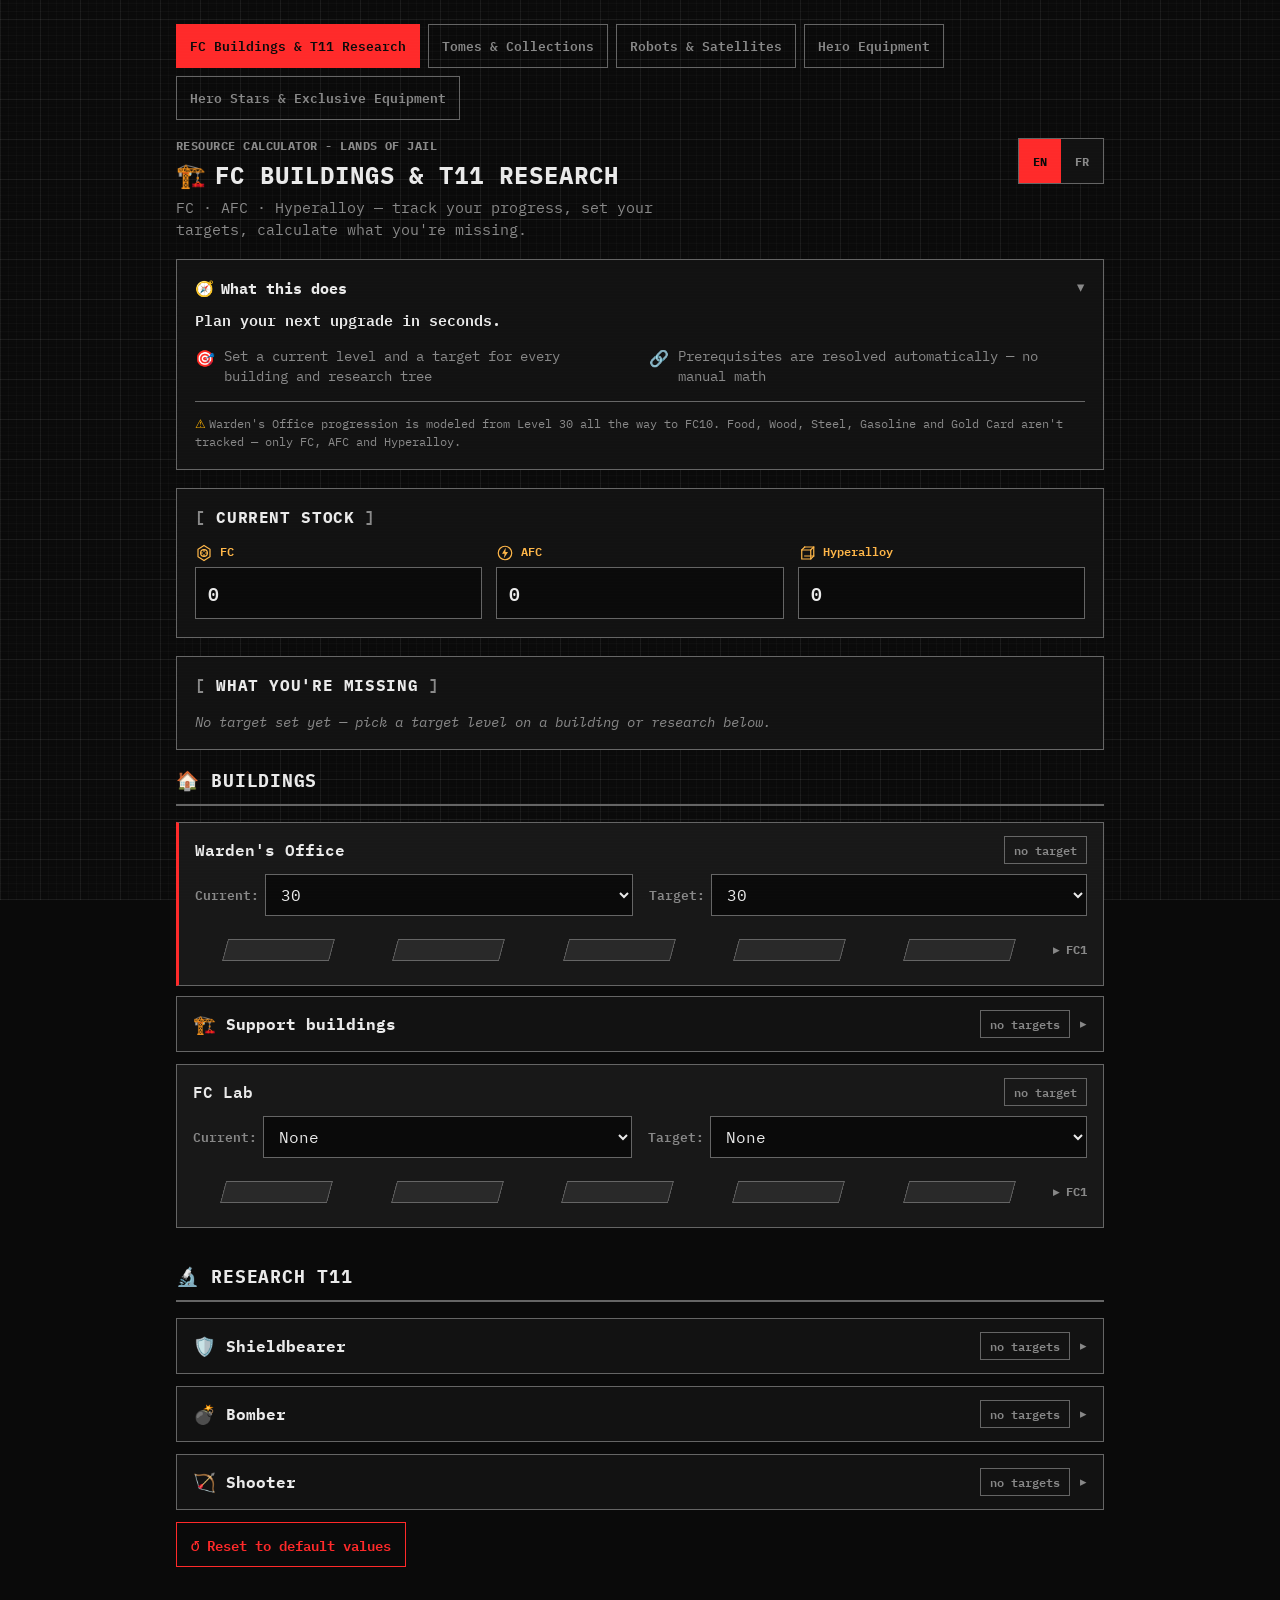
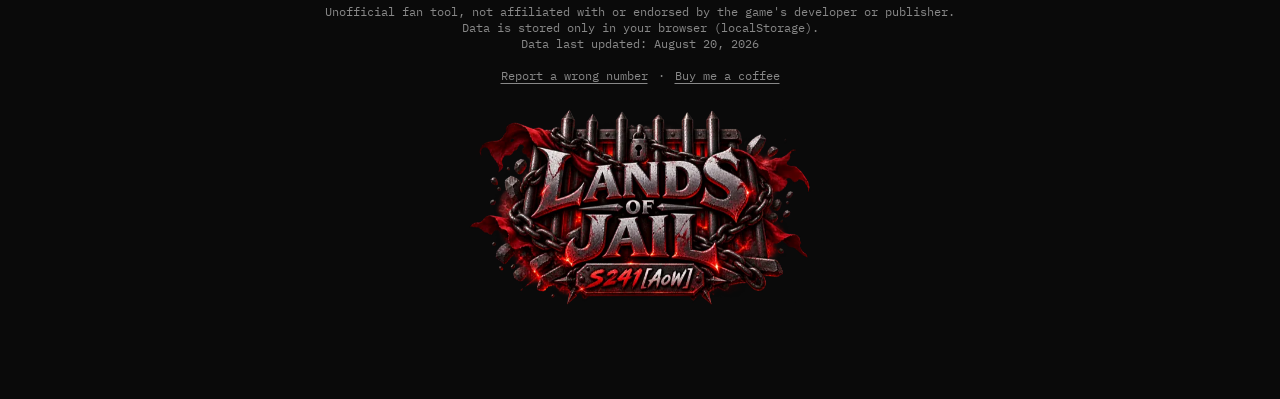
==== commit 437d34f8: "Audit fixes: lighter logo, storage fallback, focus, palette, headers Five problems measured in the f" ====
--- a/index.html
+++ b/index.html
@@ -7,7 +7,7 @@
 <link rel="preconnect" href="https://fonts.googleapis.com">
 <link rel="preconnect" href="https://fonts.gstatic.com" crossorigin>
 <link href="https://fonts.googleapis.com/css2?family=IBM+Plex+Mono:wght@400;500;600;700&display=swap" rel="stylesheet">
-<link rel="stylesheet" href="shared.css?v=17">
+<link rel="stylesheet" href="shared.css?v=19">
 <!-- Site-wide Tactical Telemetry visual theme — see theme-tactical.css -->
 <link rel="stylesheet" href="theme-tactical.css?v=2">
 </head>
@@ -406,7 +406,7 @@
   return fresh;
 }
 </script>
-<script src="shared.js?v=27"></script>
+<script src="shared.js?v=30"></script>
 <script>initApp();</script>
 </body>
 </html>
--- a/shared.css
+++ b/shared.css
@@ -27,11 +27,7 @@
 *{box-sizing:border-box}
 body{
   margin:0;
-  background:
-    radial-gradient(circle at 15% -10%, #1c2438 0%, transparent 55%),
-    radial-gradient(circle at 100% 0%, #221733 0%, transparent 50%),
-    var(--bg);
-  background-repeat:no-repeat;
+  background:var(--bg);
   color:var(--text);
   font-family:'Inter',-apple-system,BlinkMacSystemFont,"Segoe UI",Roboto,Helvetica,Arial,sans-serif;
   -webkit-font-smoothing:antialiased;
@@ -102,7 +98,7 @@
 @keyframes pulse{0%,100%{opacity:1}50%{opacity:.6}}
 
 input[type=number],input[type=text],select{
-  background:#0e1119;border:1px solid var(--border);color:var(--text);border-radius:8px;padding:9px 11px;font-size:16px;font-family:inherit;
+  background:var(--bg);border:1px solid var(--border);color:var(--text);border-radius:8px;padding:9px 11px;font-size:16px;font-family:inherit;
   transition:border-color .15s;
 }
 input[type=number]:focus,select:focus{outline:none;border-color:var(--accent)}
@@ -297,8 +293,8 @@
 .rarity-badge{display:inline-flex;align-items:center;font-size:.78rem;font-weight:800;letter-spacing:.04em;padding:4px 14px;border-radius:20px;margin:22px 0 10px;color:var(--badge-color);border:1px solid var(--badge-color);background:var(--panel-2)}
 .part-header+.rarity-badge{margin-top:0}
 .qty-control{display:flex;align-items:center;gap:10px;margin-bottom:14px}
-.add-item{border-color:var(--accent);color:var(--accent);background:rgba(91,140,255,.08)}
-.add-item:hover{background:rgba(91,140,255,.16)}
+.add-item{border-color:var(--accent);color:var(--accent);background:none}
+.add-item:hover{background:rgba(234,234,234,.06)}
 .add-item:disabled{cursor:not-allowed;opacity:.45}
 .research-group{border:1px solid var(--border);border-radius:var(--radius);margin-bottom:12px;background:var(--panel);overflow:hidden}
 /* A real <button> now (was a <div>, keyboard-inaccessible) — reset the
@@ -312,7 +308,7 @@
 .group-icon{font-size:1.15rem}
 .group-name{font-weight:700;flex:1}
 .group-badge{font-size:.72rem;padding:3px 9px;border-radius:20px;border:1px solid var(--border);color:var(--muted);font-weight:600}
-.group-badge.active{border-color:var(--accent);color:var(--accent);background:rgba(91,140,255,.1)}
+.group-badge.active{border-color:var(--accent);color:var(--accent)}
 .group-chevron{color:var(--muted);transition:transform .18s;font-size:.8rem}
 .group-chevron.open{transform:rotate(90deg)}
 .group-body{display:none;padding:0 12px 12px}
@@ -331,7 +327,9 @@
 .track-head{display:flex;flex-wrap:wrap;align-items:center;gap:10px;padding:13px 16px}
 .track-name{font-weight:600;flex:1;min-width:160px}
 .track-badge{font-size:.72rem;padding:3px 9px;border-radius:20px;border:1px solid var(--border);color:var(--muted);font-weight:600}
-.track-badge.active{border-color:var(--accent);color:var(--accent);background:rgba(91,140,255,.1)}
+/* No tint behind it: the blue one left over from the old palette pulled this
+   red text down to 4.17:1 on a card, under the 4.5:1 AA minimum. Bare, 4.75:1. */
+.track-badge.active{border-color:var(--accent);color:var(--accent)}
 /* Amber for a climb the cascade pulled in rather than one you asked for —
    the same colour .auto-tag already uses on those rows in the breakdown. */
 .track-badge.auto,
@@ -344,6 +342,27 @@
 .track-controls .field{display:flex;align-items:center;gap:6px;flex:1 1 130px;font-weight:600}
 .track-controls select{flex:1;min-width:0;max-width:100%}
 .track-controls.paired-controls{margin-top:8px;padding-top:10px;border-top:1px dashed var(--border)}
+
+/* A foldable card (see trackCollapsible in shared.js). The button replaces the
+   name/badge row in place, so it resets the generic button{} chip styling the
+   same way .group-head does and inherits the head's own 10px gap.
+   The negative margin cancels its own padding, so the hit area covers the whole
+   padded header row (49px tall, full width) while the name and badge stay
+   exactly where they sit on a card that can't fold. Without it the button is
+   only as tall as its text — 23px, under even the 24px WCAG 2.5.8 minimum. */
+.track-toggle{display:flex;align-items:center;gap:10px;
+  margin:-13px -16px;padding:13px 16px;width:calc(100% + 32px);
+  border:none;border-radius:0;background:none;color:inherit;font:inherit;text-align:left;
+  cursor:pointer;transition:background .15s}
+.track-toggle:hover{background:rgba(234,234,234,.05)}
+.track-toggle:focus-visible{outline:2px solid var(--accent);outline-offset:-2px}
+.track-chevron{color:var(--muted);transition:transform .18s;font-size:.8rem}
+.track-chevron.open{transform:rotate(90deg)}
+/* Open, this is a full-width wrapping flex row with the head's own gap, so the
+   controls/bar/note it holds land exactly where they did as direct children of
+   .track-head — folding a card must not move anything in an unfolded one. */
+.track-body{display:none;width:100%;flex-wrap:wrap;gap:10px}
+.track-body.open{display:flex}
 
 /* Position inside the current tier, drawn like the bar the game itself puts
    between two FC levels (see paliersBarHtml). The segment is deliberately thin
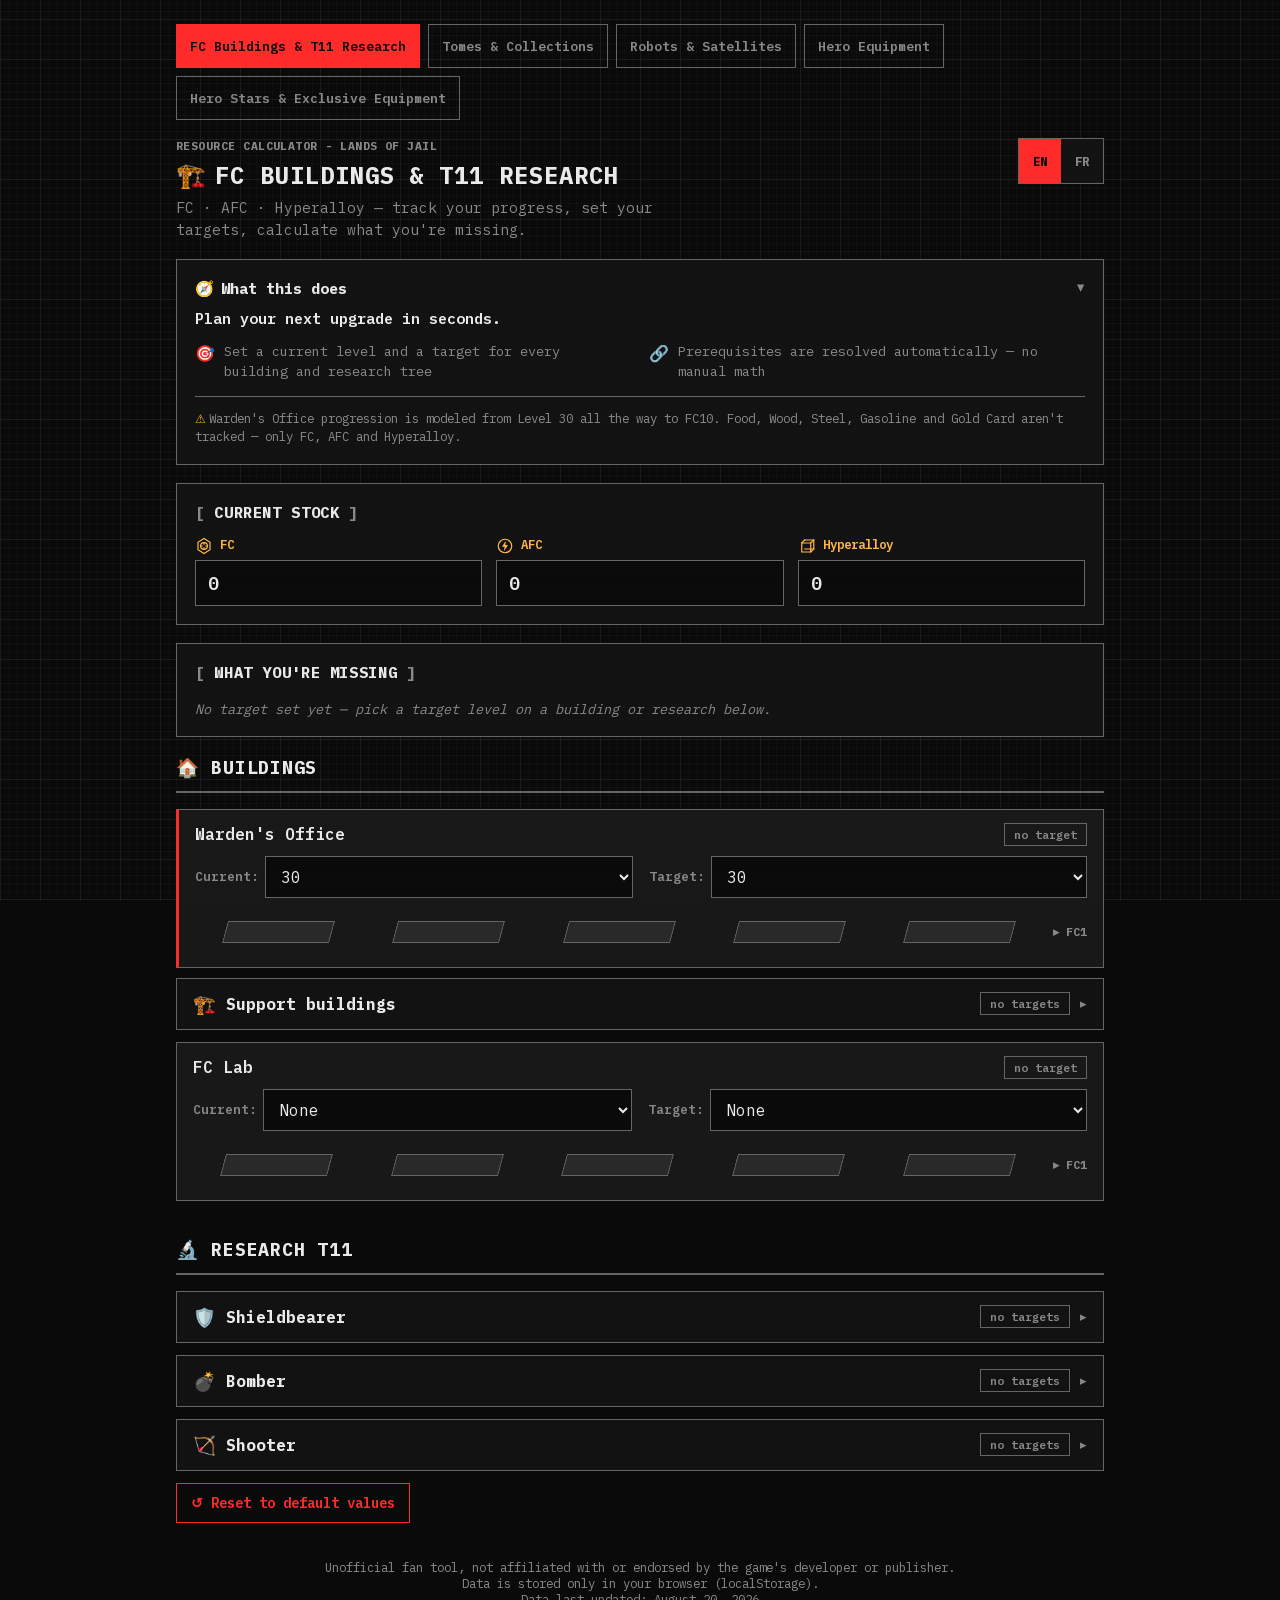
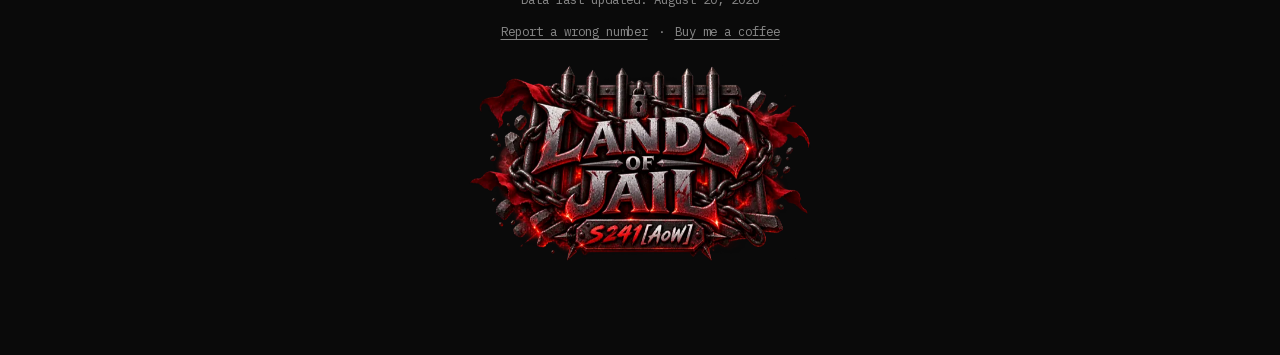
==== commit d3cf1028: "Serve IBM Plex Mono from the site instead of Google Fonts Loading the font from Google handed every " ====
--- a/index.html
+++ b/index.html
@@ -4,12 +4,9 @@
 <meta charset="UTF-8">
 <meta name="viewport" content="width=device-width, initial-scale=1">
 <title>Resource Calculator</title>
-<link rel="preconnect" href="https://fonts.googleapis.com">
-<link rel="preconnect" href="https://fonts.gstatic.com" crossorigin>
-<link href="https://fonts.googleapis.com/css2?family=IBM+Plex+Mono:wght@400;500;600;700&display=swap" rel="stylesheet">
 <link rel="stylesheet" href="shared.css?v=19">
 <!-- Site-wide Tactical Telemetry visual theme — see theme-tactical.css -->
-<link rel="stylesheet" href="theme-tactical.css?v=2">
+<link rel="stylesheet" href="theme-tactical.css?v=3">
 </head>
 <body>
 <div id="stickyBar" class="sticky-bar" hidden></div>
--- a/theme-tactical.css
+++ b/theme-tactical.css
@@ -11,6 +11,22 @@
    What's left here is everything that isn't a simple variable swap:
    textures, font, ASCII framing, and the handful of shared.css rules that
    hardcode a radius/color instead of referencing a variable. */
+
+/* IBM Plex Mono, served from this site instead of Google Fonts: a Google-hosted
+   font hands every visitor's IP address to Google, which a Munich court ruled
+   a GDPR breach in 2022, and costs two extra connections before text settles.
+   Latin subset only, the one every character on the site falls in (checked
+   against all five pages and shared.js); anything outside it falls back to the
+   system monospace exactly as it did with Google's own unicode-range split.
+   Licence: SIL OFL 1.1, fonts/OFL.txt. */
+@font-face{font-family:"IBM Plex Mono";font-style:normal;font-weight:400;font-display:swap;
+  src:url("fonts/ibm-plex-mono-latin-400.woff2") format("woff2");unicode-range:U+0000-00FF, U+0131, U+0152-0153, U+02BB-02BC, U+02C6, U+02DA, U+02DC, U+0304, U+0308, U+0329, U+2000-206F, U+20AC, U+2122, U+2191, U+2193, U+2212, U+2215, U+FEFF, U+FFFD}
+@font-face{font-family:"IBM Plex Mono";font-style:normal;font-weight:500;font-display:swap;
+  src:url("fonts/ibm-plex-mono-latin-500.woff2") format("woff2");unicode-range:U+0000-00FF, U+0131, U+0152-0153, U+02BB-02BC, U+02C6, U+02DA, U+02DC, U+0304, U+0308, U+0329, U+2000-206F, U+20AC, U+2122, U+2191, U+2193, U+2212, U+2215, U+FEFF, U+FFFD}
+@font-face{font-family:"IBM Plex Mono";font-style:normal;font-weight:600;font-display:swap;
+  src:url("fonts/ibm-plex-mono-latin-600.woff2") format("woff2");unicode-range:U+0000-00FF, U+0131, U+0152-0153, U+02BB-02BC, U+02C6, U+02DA, U+02DC, U+0304, U+0308, U+0329, U+2000-206F, U+20AC, U+2122, U+2191, U+2193, U+2212, U+2215, U+FEFF, U+FFFD}
+@font-face{font-family:"IBM Plex Mono";font-style:normal;font-weight:700;font-display:swap;
+  src:url("fonts/ibm-plex-mono-latin-700.woff2") format("woff2");unicode-range:U+0000-00FF, U+0131, U+0152-0153, U+02BB-02BC, U+02C6, U+02DA, U+02DC, U+0304, U+0308, U+0329, U+2000-206F, U+20AC, U+2122, U+2191, U+2193, U+2212, U+2215, U+FEFF, U+FFFD}
 
 /* Blueprint grid: a fine 8px mesh plus a bolder 40px mesh, both very low
    opacity — reads as engineering-drawing graph paper rather than a busy
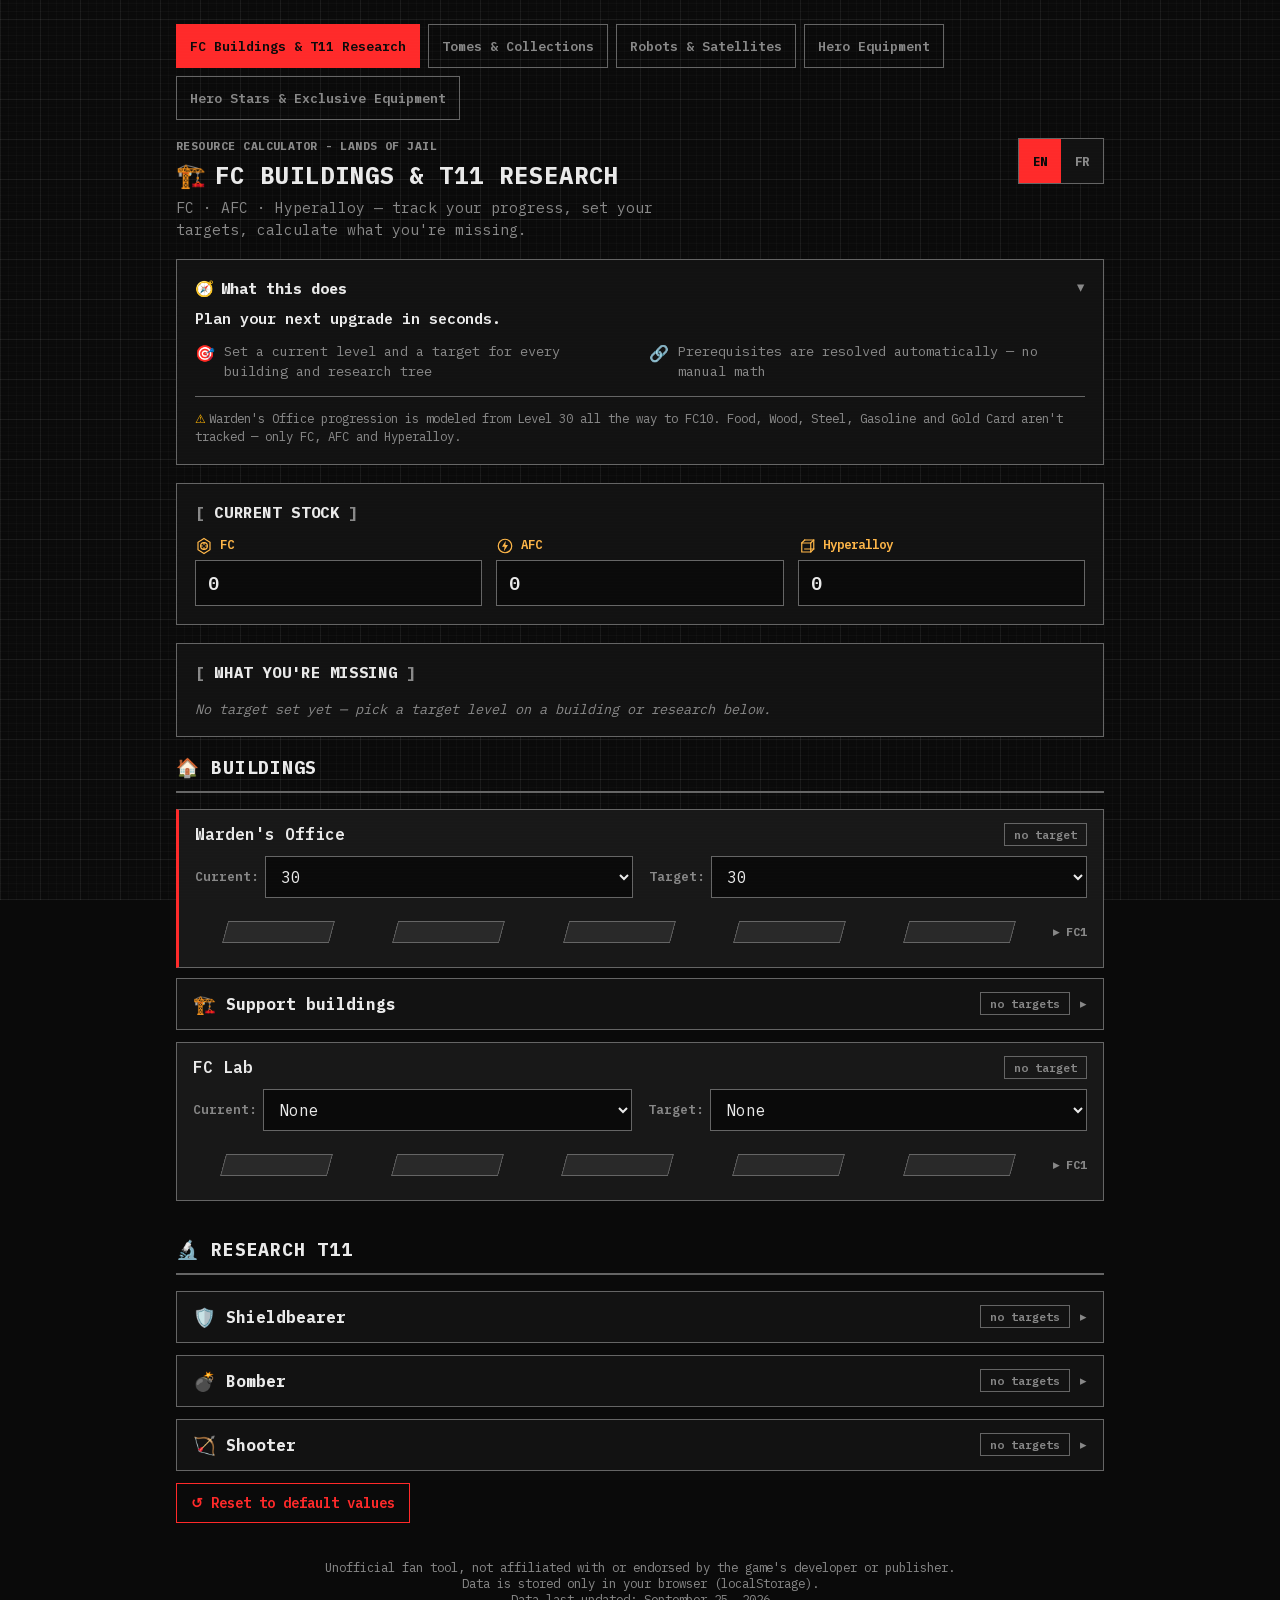
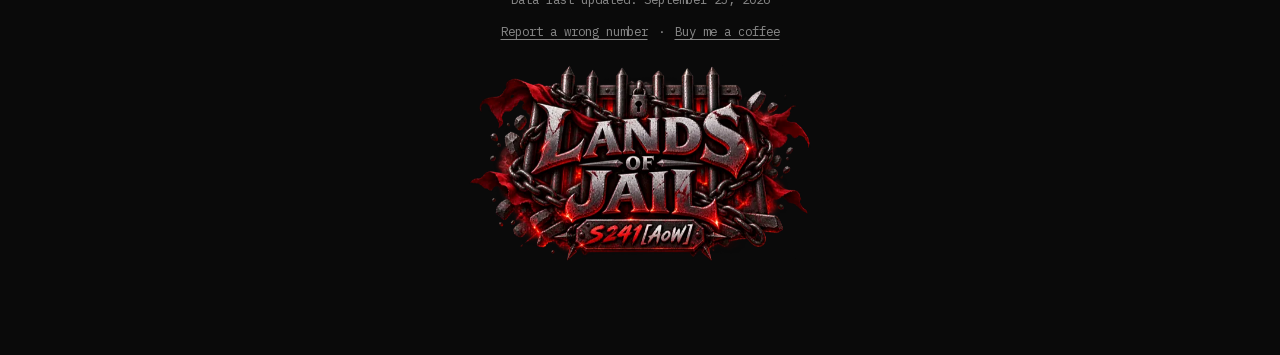
==== commit fdacec2d: "Tomes: levels 13-18 and the Seal of Mystery Tome The September 2026 update lifts the tome cap from l" ====
--- a/index.html
+++ b/index.html
@@ -3,8 +3,26 @@
 <head>
 <meta charset="UTF-8">
 <meta name="viewport" content="width=device-width, initial-scale=1">
-<title>Resource Calculator</title>
-<link rel="stylesheet" href="shared.css?v=19">
+<title>Resource Calculator - Lands of Jail</title>
+<meta name="description" content="FC buildings and T11 research for Lands of Jail: set your targets and see exactly how much FC, AFC and Hyperalloy you're missing. Prerequisites are worked out for you.">
+<!-- Link previews (Discord, WhatsApp...): these crawlers don't run JavaScript,
+     so the translated title set at runtime never reaches them. -->
+<meta property="og:type" content="website">
+<meta property="og:site_name" content="LoJ Calc">
+<meta property="og:title" content="Resource Calculator - Lands of Jail">
+<meta property="og:description" content="FC buildings and T11 research for Lands of Jail: set your targets and see exactly how much FC, AFC and Hyperalloy you're missing. Prerequisites are worked out for you.">
+<meta property="og:url" content="https://www.lojcalc.com/">
+<meta property="og:image" content="https://www.lojcalc.com/images/og-image.png">
+<meta property="og:image:width" content="1200">
+<meta property="og:image:height" content="630">
+<meta property="og:image:alt" content="Resource Calculator for Lands of Jail, showing the FC still missing for a Warden's Office target">
+<meta name="twitter:card" content="summary_large_image">
+<link rel="icon" href="favicon.ico" sizes="32x32">
+<link rel="apple-touch-icon" href="images/icon-180.png">
+<link rel="manifest" href="manifest.webmanifest">
+<meta name="theme-color" content="#0a0a0a">
+<meta name="apple-mobile-web-app-title" content="LoJ Calc">
+<link rel="stylesheet" href="shared.css?v=20">
 <!-- Site-wide Tactical Telemetry visual theme — see theme-tactical.css -->
 <link rel="stylesheet" href="theme-tactical.css?v=3">
 </head>
@@ -403,7 +421,7 @@
   return fresh;
 }
 </script>
-<script src="shared.js?v=30"></script>
+<script src="shared.js?v=32"></script>
 <script>initApp();</script>
 </body>
 </html>
--- a/shared.css
+++ b/shared.css
@@ -129,6 +129,7 @@
 .res-dot[data-res="Hyperalloy"],
 .res-dot[data-res="SealOfWisdom"],
 .res-dot[data-res="SealOfKnowledge"],
+.res-dot[data-res="SealOfMysteryTome"],
 .res-dot[data-res="CommonCoin"],
 .res-dot[data-res="RareCoin"],
 .res-dot[data-res="PreciousCoin"],
@@ -170,6 +171,14 @@
 .res-dot[data-res="SealOfKnowledge"]{
   mask-image:url("icons/seal-knowledge.svg");
   -webkit-mask-image:url("icons/seal-knowledge.svg");
+}
+/* SealOfMysteryTome — same stamp family as the two seals above (handle, flat
+   stamping base), crowned with a four-point star instead of a knob: the
+   "mystery" of the tier, and the one silhouette of the three that still reads
+   apart at 18px. Red rarity, above the other seals' yellow. */
+.res-dot[data-res="SealOfMysteryTome"]{
+  mask-image:url("icons/seal-mystery-tome.svg");
+  -webkit-mask-image:url("icons/seal-mystery-tome.svg");
 }
 /* Trove Coins (Common/Rare/Precious/Legendary) — one shared icon (an open
    chest with a coin inside), since the 4 tiers are the same image in the
